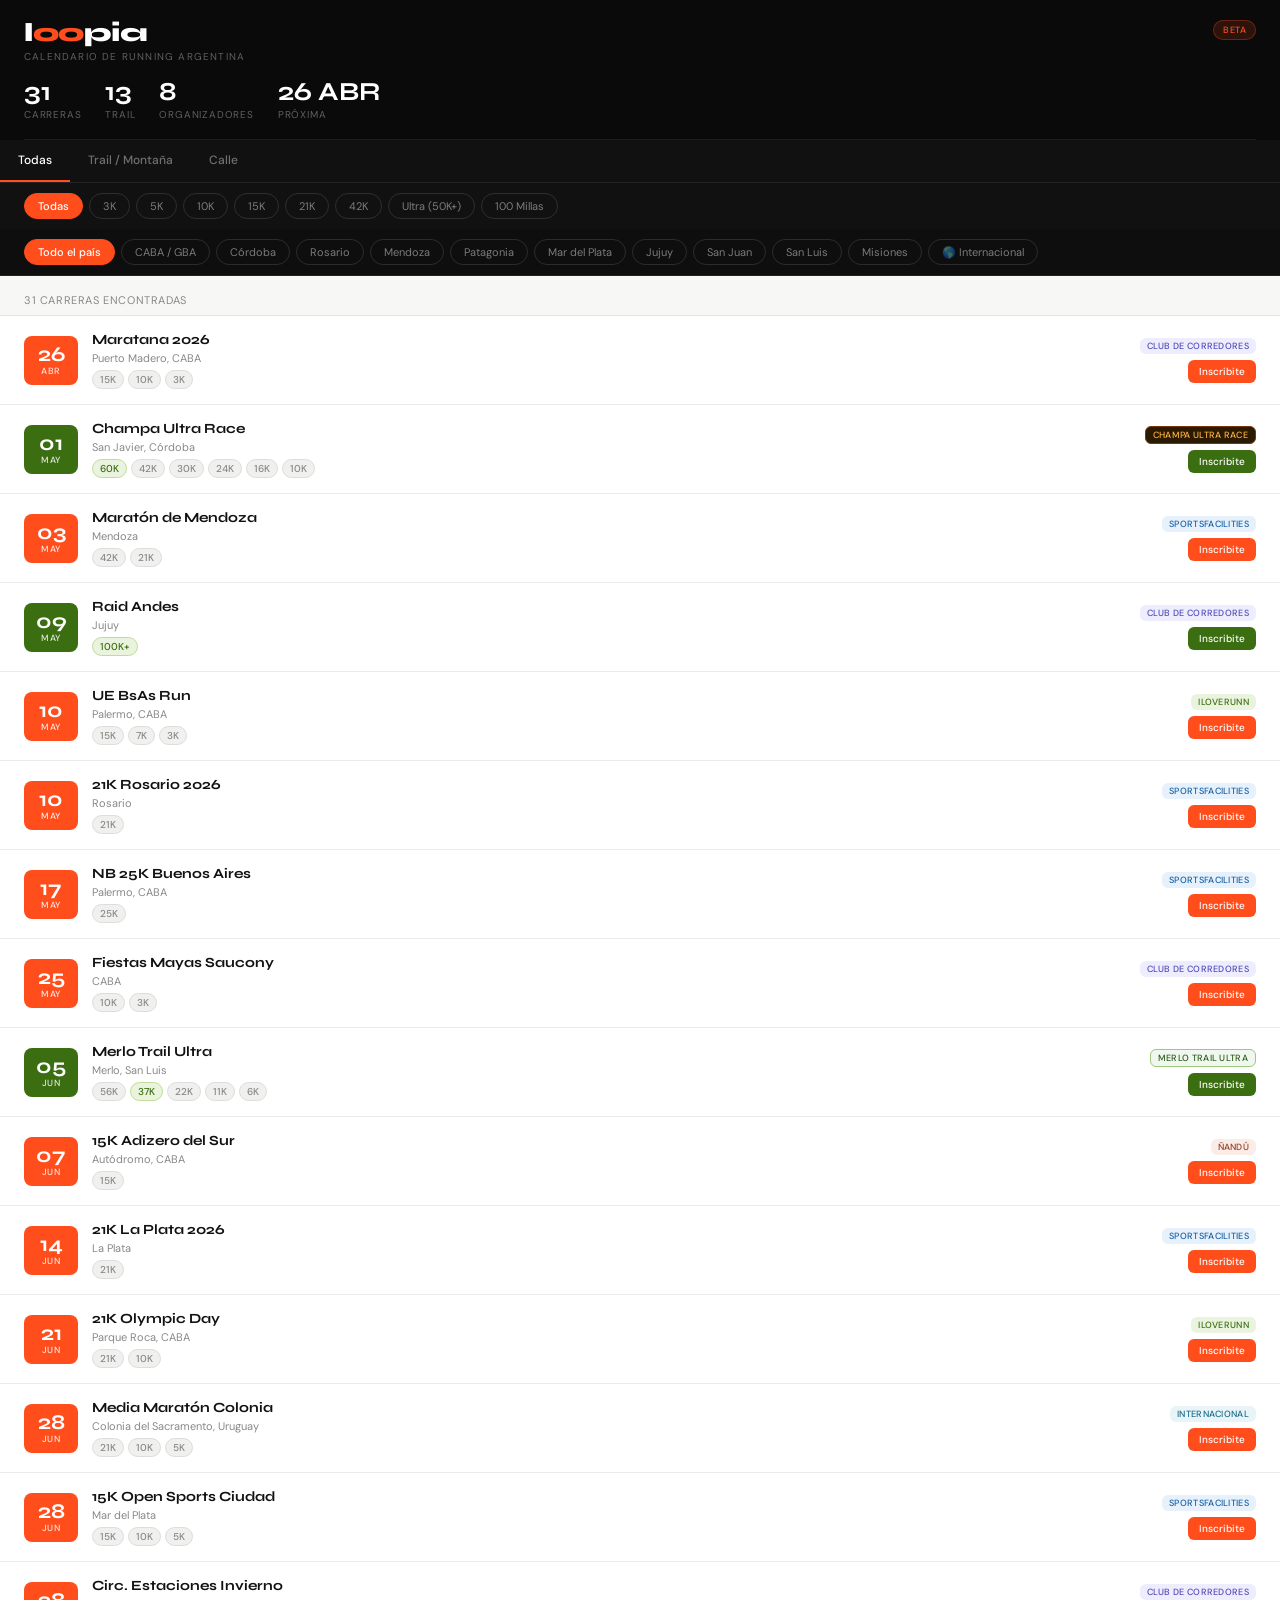
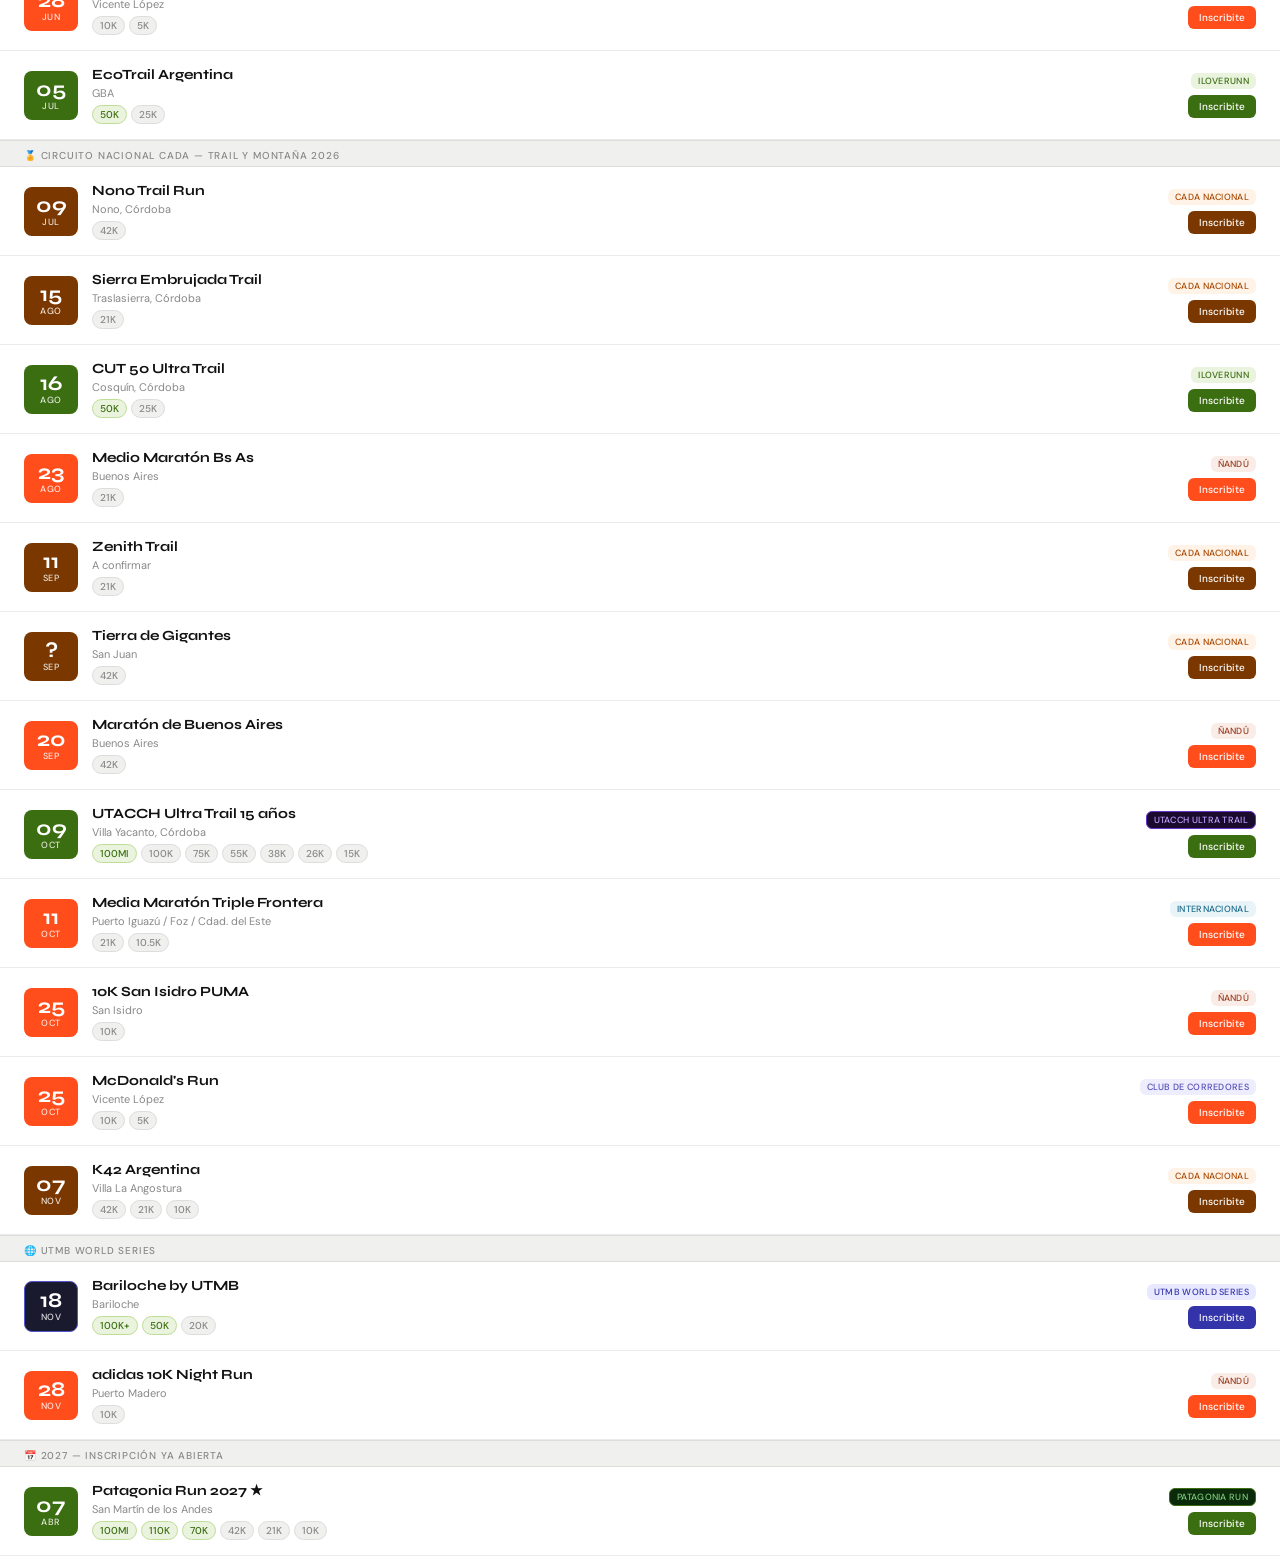
==== index.html @ ce7d38d3 "ajustes en nombre y css" ====
<!DOCTYPE html>
<html lang="es">
<head>
  <meta charset="UTF-8" />
  <meta name="viewport" content="width=device-width, initial-scale=1.0" />
  <title>LOOPIA — Calendario de Running Argentina</title>
  <link rel="preconnect" href="https://fonts.googleapis.com" />
  <link rel="preconnect" href="https://fonts.gstatic.com" crossorigin />
  <link href="https://fonts.googleapis.com/css2?family=Syne:wght@400;500;700;800&family=DM+Sans:ital,opsz,wght@0,9..40,300;0,9..40,400;0,9..40,500;1,9..40,300&display=swap" rel="stylesheet" />
  <link rel="stylesheet" href="styles.css" />
</head>
<body>

  <!-- HEADER -->
  <header class="header">
    <div class="header-inner">
      <div class="logo-block">
        <div class="logo">l<span class="logo-ooo">oo</span>pia</div>
        <div class="tagline">calendario de running argentina</div>
      </div>
      <span class="badge-beta">BETA</span>
    </div>

    <div class="header-stats">
      <div class="stat">
        <div class="stat-num" id="stat-total">—</div>
        <div class="stat-label">carreras</div>
      </div>
      <div class="stat">
        <div class="stat-num" id="stat-trail">—</div>
        <div class="stat-label">trail</div>
      </div>
      <div class="stat">
        <div class="stat-num">8</div>
        <div class="stat-label">organizadores</div>
      </div>
      <div class="stat">
        <div class="stat-num" id="stat-proxima">—</div>
        <div class="stat-label">próxima</div>
      </div>
    </div>
  </header>

  <!-- TABS CALLE / TRAIL -->
  <nav class="tabs-bar" id="tabs-tipo">
    <button class="tab-btn active" data-tipo="todas">Todas</button>
    <button class="tab-btn trail-tab" data-tipo="trail">Trail / Montaña</button>
    <button class="tab-btn" data-tipo="calle">Calle</button>
  </nav>

  <!-- FILTRO DISTANCIAS -->
  <div class="filters-bar" id="filter-dist">
    <button class="chip active" data-d="todas">Todas</button>
    <button class="chip" data-d="3K">3K</button>
    <button class="chip" data-d="5K">5K</button>
    <button class="chip" data-d="10K">10K</button>
    <button class="chip" data-d="15K">15K</button>
    <button class="chip" data-d="21K">21K</button>
    <button class="chip" data-d="42K">42K</button>
    <button class="chip trail-chip" data-d="ultra">Ultra (50K+)</button>
    <button class="chip trail-chip" data-d="100M">100 Millas</button>
  </div>

  <!-- FILTRO PROVINCIAS -->
  <div class="filters-bar prov-bar" id="filter-prov">
    <button class="chip active" data-p="todas">Todo el país</button>
    <button class="chip" data-p="CABA/GBA">CABA / GBA</button>
    <button class="chip" data-p="Córdoba">Córdoba</button>
    <button class="chip" data-p="Rosario">Rosario</button>
    <button class="chip" data-p="Mendoza">Mendoza</button>
    <button class="chip" data-p="Patagonia">Patagonia</button>
    <button class="chip" data-p="Mar del Plata">Mar del Plata</button>
    <button class="chip" data-p="Jujuy">Jujuy</button>
    <button class="chip" data-p="San Juan">San Juan</button>
    <button class="chip" data-p="San Luis">San Luis</button>
    <button class="chip" data-p="Misiones">Misiones</button>
    <button class="chip" data-p="Internacional">🌎 Internacional</button>
  </div>

  <!-- RESULTADOS -->
  <div class="results-header">
    <span class="results-count" id="results-count">cargando...</span>
  </div>

  <!-- LISTADO DE CARRERAS -->
  <main class="cards-grid" id="cards-container"></main>

  <script src="data.js"></script>
  <script src="app.js"></script>
</body>
</html>
---- styles.css ----
/* ============================================================
   LOOOPIA — styles.css
   ============================================================ */

/* ---------- Reset & Base ---------- */
*, *::before, *::after {
  box-sizing: border-box;
  margin: 0;
  padding: 0;
}

:root {
  --color-bg:           #0A0A0A;
  --color-bg-2:         #111111;
  --color-bg-3:         #0e0e0e;
  --color-bg-card:      #ffffff;
  --color-bg-card-alt:  #f7f7f5;
  --color-border:       rgba(0,0,0,0.08);
  --color-border-dark:  rgba(255,255,255,0.08);

  --color-text-primary:   #111111;
  --color-text-secondary: #888888;
  --color-text-light:     rgba(255,255,255,0.35);

  --color-accent:       #FF4D1C;
  --color-trail:        #3B6D11;
  --color-utmb:         #3333aa;
  --color-cada:         #7a3800;

  --font-display: 'Syne', sans-serif;
  --font-body:    'DM Sans', sans-serif;

  --radius-card: 0px;
  --radius-pill: 20px;
  --radius-btn:  6px;
}

html, body {
  font-family: var(--font-body);
  background: var(--color-bg-card-alt);
  color: var(--color-text-primary);
  min-height: 100vh;
}

/* ============================================================
   HEADER
   ============================================================ */
.header {
  background: var(--color-bg);
  padding: 20px 24px 0;
}

.header-inner {
  display: flex;
  align-items: flex-start;
  justify-content: space-between;
  margin-bottom: 16px;
}

/* Logo */
.logo {
  font-family: var(--font-display);
  font-weight: 800;
  font-size: 26px;
  color: #fff;
  letter-spacing: -0.5px;
  line-height: 1;
}

.logo-ooo {
  color: var(--color-accent);
}

.tagline {
  font-size: 10px;
  color: var(--color-text-light);
  text-transform: uppercase;
  letter-spacing: 1.2px;
  margin-top: 4px;
}

/* Beta badge */
.badge-beta {
  font-size: 9px;
  font-weight: 500;
  letter-spacing: 0.5px;
  background: rgba(255, 77, 28, 0.15);
  color: var(--color-accent);
  border: 1px solid rgba(255, 77, 28, 0.3);
  padding: 3px 9px;
  border-radius: var(--radius-pill);
}

/* Stats row */
.header-stats {
  display: flex;
  gap: 24px;
  padding-bottom: 18px;
  border-bottom: 1px solid var(--color-border-dark);
}

.stat-num {
  font-family: var(--font-display);
  font-size: 26px;
  font-weight: 700;
  color: #fff;
  line-height: 1;
}

.stat-label {
  font-size: 10px;
  color: var(--color-text-light);
  text-transform: uppercase;
  letter-spacing: 0.8px;
  margin-top: 3px;
}

/* ============================================================
   TABS (Todas / Trail / Calle)
   ============================================================ */
.tabs-bar {
  display: flex;
  background: var(--color-bg-2);
  border-bottom: 1px solid var(--color-border-dark);
}

.tab-btn {
  font-family: var(--font-body);
  font-size: 12px;
  font-weight: 500;
  padding: 12px 18px;
  background: transparent;
  border: none;
  color: rgba(255, 255, 255, 0.4);
  cursor: pointer;
  border-bottom: 2px solid transparent;
  transition: color 0.15s, border-color 0.15s;
  white-space: nowrap;
}

.tab-btn:hover {
  color: rgba(255, 255, 255, 0.7);
}

.tab-btn.active {
  color: #fff;
  border-bottom-color: var(--color-accent);
}

.tab-btn.trail-tab.active {
  border-bottom-color: var(--color-trail);
}

/* ============================================================
   FILTER CHIPS
   ============================================================ */
.filters-bar {
  display: flex;
  gap: 6px;
  padding: 10px 24px;
  background: var(--color-bg-2);
  flex-wrap: nowrap;
  overflow-x: auto;
  -webkit-overflow-scrolling: touch;
  scrollbar-width: none;
}

.filters-bar::-webkit-scrollbar {
  display: none;
}

.prov-bar {
  background: var(--color-bg-3);
  border-bottom: 1px solid var(--color-border-dark);
}

.chip {
  font-family: var(--font-body);
  font-size: 11px;
  font-weight: 400;
  padding: 5px 13px;
  border-radius: var(--radius-pill);
  border: 1px solid rgba(255, 255, 255, 0.12);
  background: transparent;
  color: rgba(255, 255, 255, 0.45);
  cursor: pointer;
  white-space: nowrap;
  transition: all 0.15s;
}

.chip:hover {
  border-color: rgba(255, 255, 255, 0.3);
  color: rgba(255, 255, 255, 0.8);
}

.chip.active {
  background: var(--color-accent);
  border-color: var(--color-accent);
  color: #fff;
  font-weight: 500;
}

.chip.trail-chip.active {
  background: var(--color-trail);
  border-color: var(--color-trail);
}

/* ============================================================
   RESULTS HEADER
   ============================================================ */
.results-header {
  padding: 12px 24px 6px;
  background: var(--color-bg-card-alt);
  border-bottom: 0.5px solid var(--color-border);
}

.results-count {
  font-size: 11px;
  color: var(--color-text-secondary);
  text-transform: uppercase;
  letter-spacing: 0.6px;
}

/* ============================================================
   RACE CARDS
   ============================================================ */
.cards-grid {
  display: flex;
  flex-direction: column;
  background: var(--color-bg-card-alt);
}

.race-card {
  background: var(--color-bg-card);
  border-bottom: 0.5px solid var(--color-border);
  padding: 15px 24px;
  display: grid;
  grid-template-columns: 54px 1fr auto;
  gap: 14px;
  align-items: center;
  cursor: pointer;
  transition: background 0.1s;
  text-decoration: none;
  color: inherit;
}

.race-card:hover {
  background: var(--color-bg-card-alt);
}

/* Date block */
.date-block {
  text-align: center;
  border-radius: 8px;
  padding: 8px 4px;
  min-width: 50px;
  flex-shrink: 0;
}

.date-block.calle  { background: var(--color-accent); }
.date-block.trail  { background: var(--color-trail); }
.date-block.utmb   { background: #1a1a2e; border: 1px solid #5555cc; }
.date-block.cada   { background: var(--color-cada); }
.date-block.past   { background: #e8e8e8 !important; border: none !important; }

.date-day {
  font-family: var(--font-display);
  font-size: 21px;
  font-weight: 700;
  color: #fff;
  line-height: 1;
}

.date-month {
  font-size: 9px;
  font-weight: 500;
  color: rgba(255, 255, 255, 0.85);
  text-transform: uppercase;
  letter-spacing: 0.5px;
}

.date-block.past .date-day,
.date-block.past .date-month {
  color: #aaa;
}

/* Card body */
.card-body {
  min-width: 0;
}

.card-name {
  font-family: var(--font-display);
  font-size: 14px;
  font-weight: 700;
  color: var(--color-text-primary);
  white-space: nowrap;
  overflow: hidden;
  text-overflow: ellipsis;
  margin-bottom: 3px;
}

.card-meta {
  font-size: 11px;
  color: var(--color-text-secondary);
  margin-bottom: 5px;
  white-space: nowrap;
  overflow: hidden;
  text-overflow: ellipsis;
}

/* Distance pills */
.distances {
  display: flex;
  gap: 4px;
  flex-wrap: wrap;
}

.dist-pill {
  font-size: 10px;
  font-weight: 500;
  padding: 2px 7px;
  border-radius: 10px;
  background: #f0f0ee;
  color: var(--color-text-secondary);
  border: 0.5px solid #ddd;
}

.dist-pill.ultra {
  background: #EAF3DE;
  color: var(--color-trail);
  border-color: #C0DD97;
}

/* Card right column */
.card-right {
  display: flex;
  flex-direction: column;
  align-items: flex-end;
  gap: 6px;
  flex-shrink: 0;
}

/* Org badges */
.org-badge {
  font-size: 9px;
  font-weight: 500;
  padding: 2px 7px;
  border-radius: 6px;
  white-space: nowrap;
  text-transform: uppercase;
  letter-spacing: 0.3px;
}

.org-sf     { background: #E6F1FB; color: #185FA5; }
.org-cdc    { background: #EEEDFE; color: #534AB7; }
.org-nandu  { background: #FAECE7; color: #993C1D; }
.org-ilvr   { background: #EAF3DE; color: #3B6D11; }
.org-utmb   { background: #e8e8ff; color: #3333aa; }
.org-pr     { background: #0a2a0a; color: #7ec87e; border: 0.5px solid #3B6D11; }
.org-champa { background: #2a1a00; color: #ffb347; border: 0.5px solid #7a3800; }
.org-cada   { background: #fff3e8; color: #a84800; }
.org-mtu    { background: #f0f7ee; color: #2d5a1b; border: 0.5px solid #9dc87e; }
.org-utacch { background: #1a0a2e; color: #c4a0ff; border: 0.5px solid #6633cc; }
.org-intl   { background: #e8f4f8; color: #1a6a8a; }

/* Inscribite button */
.btn-inscribite {
  font-family: var(--font-body);
  font-size: 10px;
  font-weight: 500;
  padding: 5px 11px;
  border-radius: var(--radius-btn);
  border: none;
  cursor: pointer;
  text-decoration: none;
  white-space: nowrap;
  display: inline-block;
  text-align: center;
  transition: opacity 0.15s;
}

.btn-inscribite:hover { opacity: 0.85; }

.btn-calle   { background: var(--color-accent); color: #fff; }
.btn-trail   { background: var(--color-trail);  color: #fff; }
.btn-utmb    { background: var(--color-utmb);   color: #fff; }
.btn-cada    { background: var(--color-cada);   color: #fff; }
.btn-past    { background: #eee; color: #aaa; border: 0.5px solid #ddd; cursor: default; }

/* ============================================================
   SECTION DIVIDERS
   ============================================================ */
.section-divider {
  padding: 8px 24px 4px;
  font-size: 10px;
  font-weight: 500;
  color: var(--color-text-secondary);
  text-transform: uppercase;
  letter-spacing: 0.8px;
  background: #f0f0ee;
  border-bottom: 0.5px solid var(--color-border);
  border-top: 0.5px solid var(--color-border);
}

/* ============================================================
   EMPTY STATE
   ============================================================ */
.empty-state {
  text-align: center;
  padding: 56px 24px;
  color: var(--color-text-secondary);
  font-size: 14px;
}

/* ============================================================
   RESPONSIVE
   ============================================================ */
@media (max-width: 480px) {
  .header { padding: 16px 16px 0; }
  .filters-bar { padding: 10px 16px; }
  .race-card { padding: 13px 16px; grid-template-columns: 46px 1fr auto; gap: 10px; }
  .logo { font-size: 22px; }
  .header-stats { gap: 16px; }
  .stat-num { font-size: 22px; }
  .results-header { padding: 10px 16px 5px; }
  .section-divider { padding: 7px 16px 3px; }
}
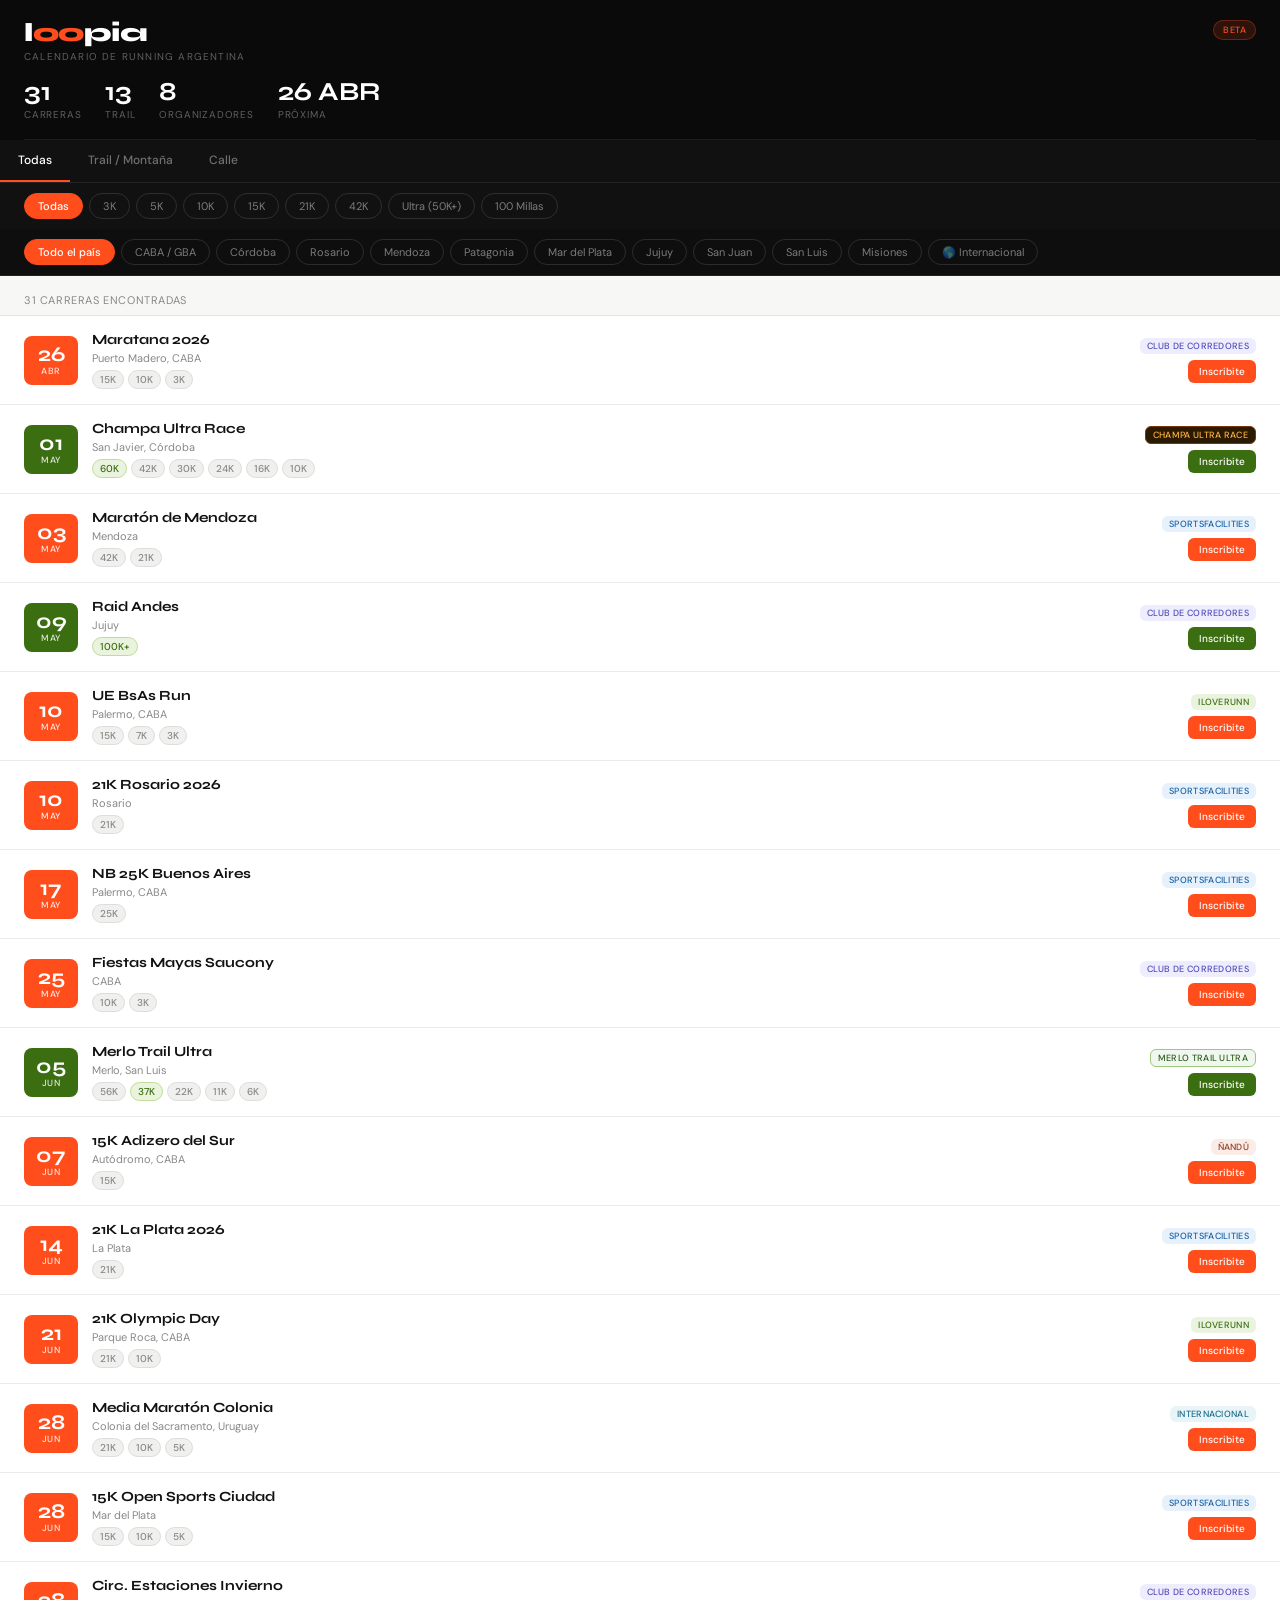
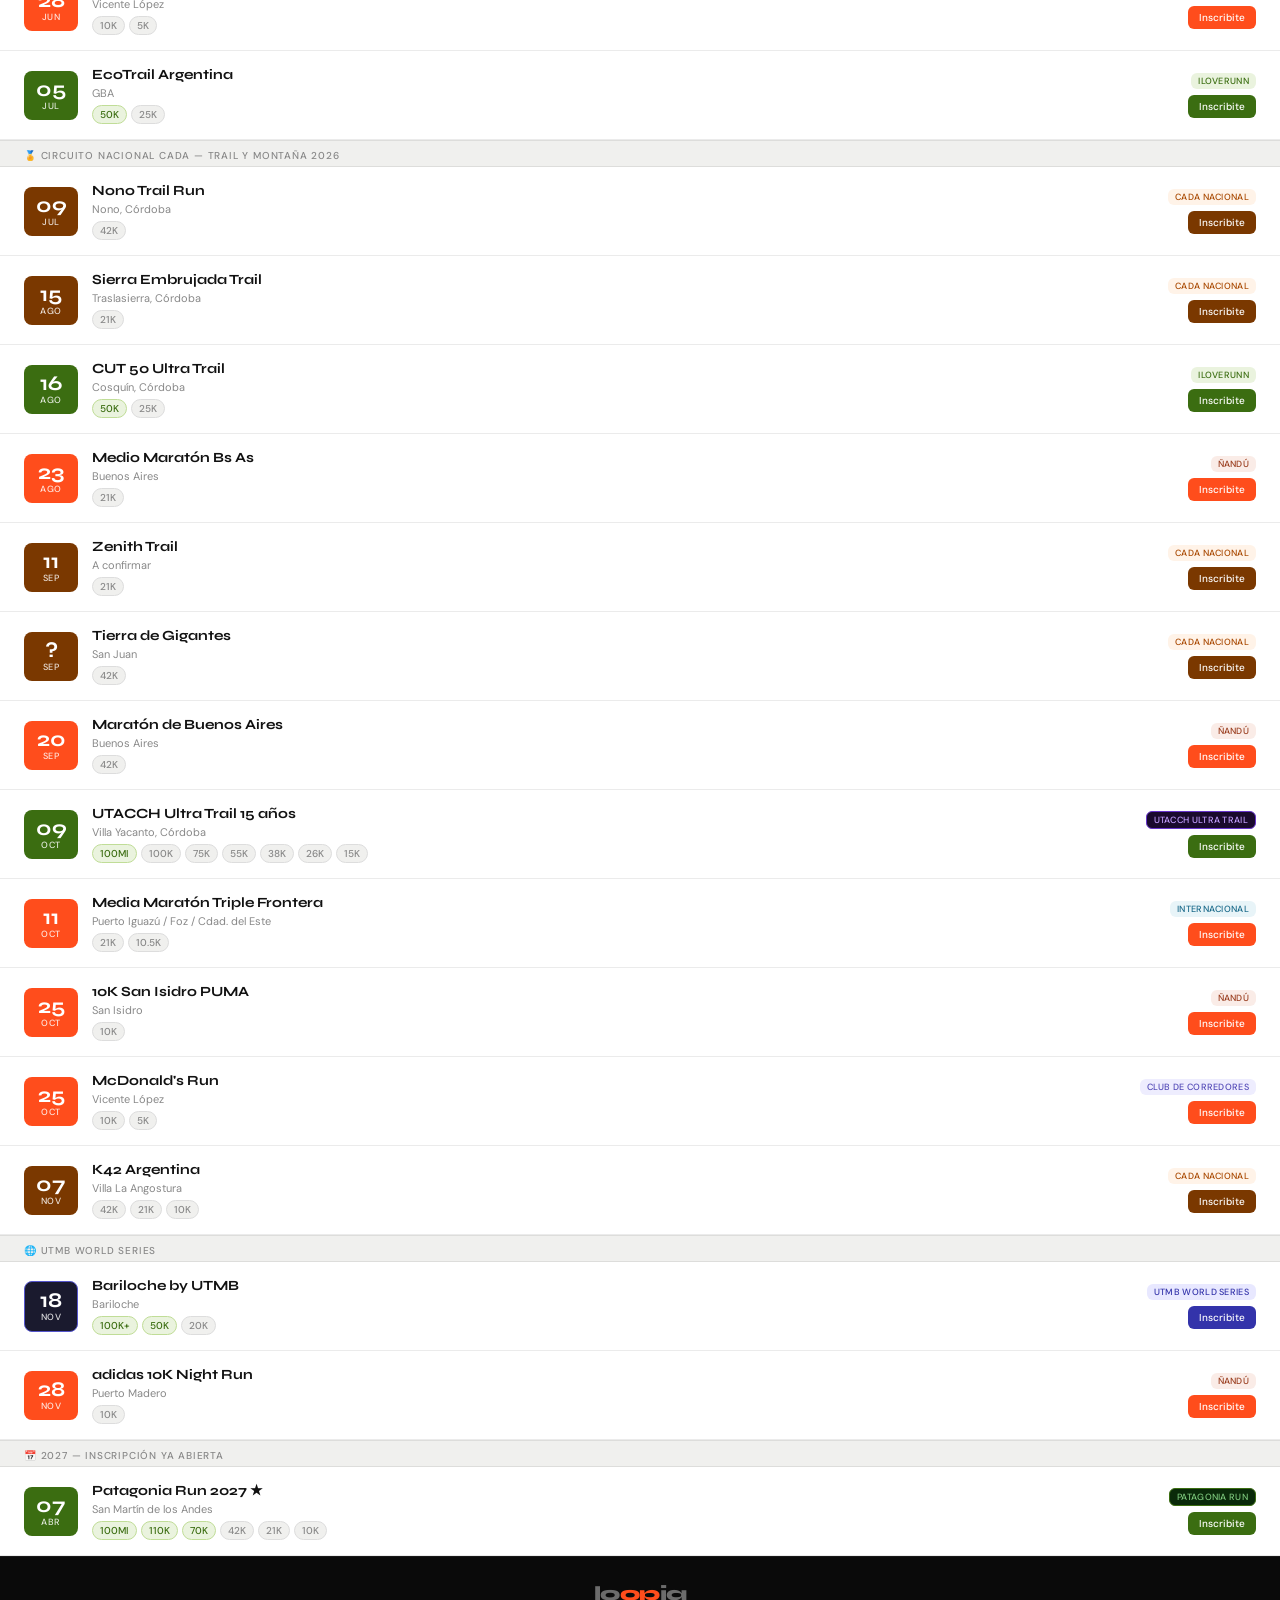
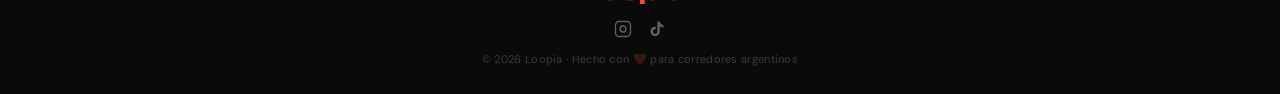
==== commit 24907da2: "agregado de footer" ====
--- a/index.html
+++ b/index.html
@@ -87,5 +87,26 @@
 
   <script src="data.js"></script>
   <script src="app.js"></script>
+
+  <!-- FOOTER -->
+  <footer class="footer">
+    <div class="footer-logo">lo<span>op</span>ia</div>
+    <div class="footer-social">
+      <a href="https://www.instagram.com/" target="_blank" rel="noopener" aria-label="Instagram">
+        <svg width="18" height="18" viewBox="0 0 24 24" fill="none" stroke="currentColor" stroke-width="1.8" stroke-linecap="round" stroke-linejoin="round">
+          <rect x="2" y="2" width="20" height="20" rx="5" ry="5"/>
+          <circle cx="12" cy="12" r="4"/>
+          <circle cx="17.5" cy="6.5" r="0.5" fill="currentColor" stroke="none"/>
+        </svg>
+      </a>
+      <a href="https://www.tiktok.com/" target="_blank" rel="noopener" aria-label="TikTok">
+        <svg width="18" height="18" viewBox="0 0 24 24" fill="currentColor">
+          <path d="M19.59 6.69a4.83 4.83 0 01-3.77-4.25V2h-3.45v13.67a2.89 2.89 0 01-2.88 2.5 2.89 2.89 0 01-2.89-2.89 2.89 2.89 0 012.89-2.89c.28 0 .54.04.79.1V9.01a6.33 6.33 0 00-.79-.05 6.34 6.34 0 00-6.34 6.34 6.34 6.34 0 006.34 6.34 6.34 6.34 0 006.33-6.34V8.69a8.18 8.18 0 004.78 1.52V6.75a4.85 4.85 0 01-1.01-.06z"/>
+        </svg>
+      </a>
+    </div>
+    <div class="footer-copy">© 2026 Loopia · Hecho con ❤️ para corredores argentinos</div>
+  </footer>
 </body>
 </html>
+
--- a/styles.css
+++ b/styles.css
@@ -414,6 +414,54 @@
 }
 
 /* ============================================================
+   FOOTER
+   ============================================================ */
+.footer {
+  background: var(--color-bg);
+  padding: 24px 24px 28px;
+  display: flex;
+  flex-direction: column;
+  align-items: center;
+  gap: 14px;
+  border-top: 1px solid rgba(255,255,255,0.06);
+}
+
+.footer-logo {
+  font-family: var(--font-display);
+  font-weight: 800;
+  font-size: 20px;
+  color: rgba(255,255,255,0.4);
+  letter-spacing: -0.5px;
+}
+
+.footer-logo span {
+  color: var(--color-accent);
+}
+
+.footer-social {
+  display: flex;
+  gap: 16px;
+}
+
+.footer-social a {
+  color: rgba(255,255,255,0.35);
+  transition: color 0.15s;
+  display: flex;
+  align-items: center;
+}
+
+.footer-social a:hover {
+  color: var(--color-accent);
+}
+
+.footer-copy {
+  font-size: 11px;
+  color: rgba(255,255,255,0.2);
+  text-align: center;
+  letter-spacing: 0.3px;
+}
+
+/* ============================================================
    RESPONSIVE
    ============================================================ */
 @media (max-width: 480px) {
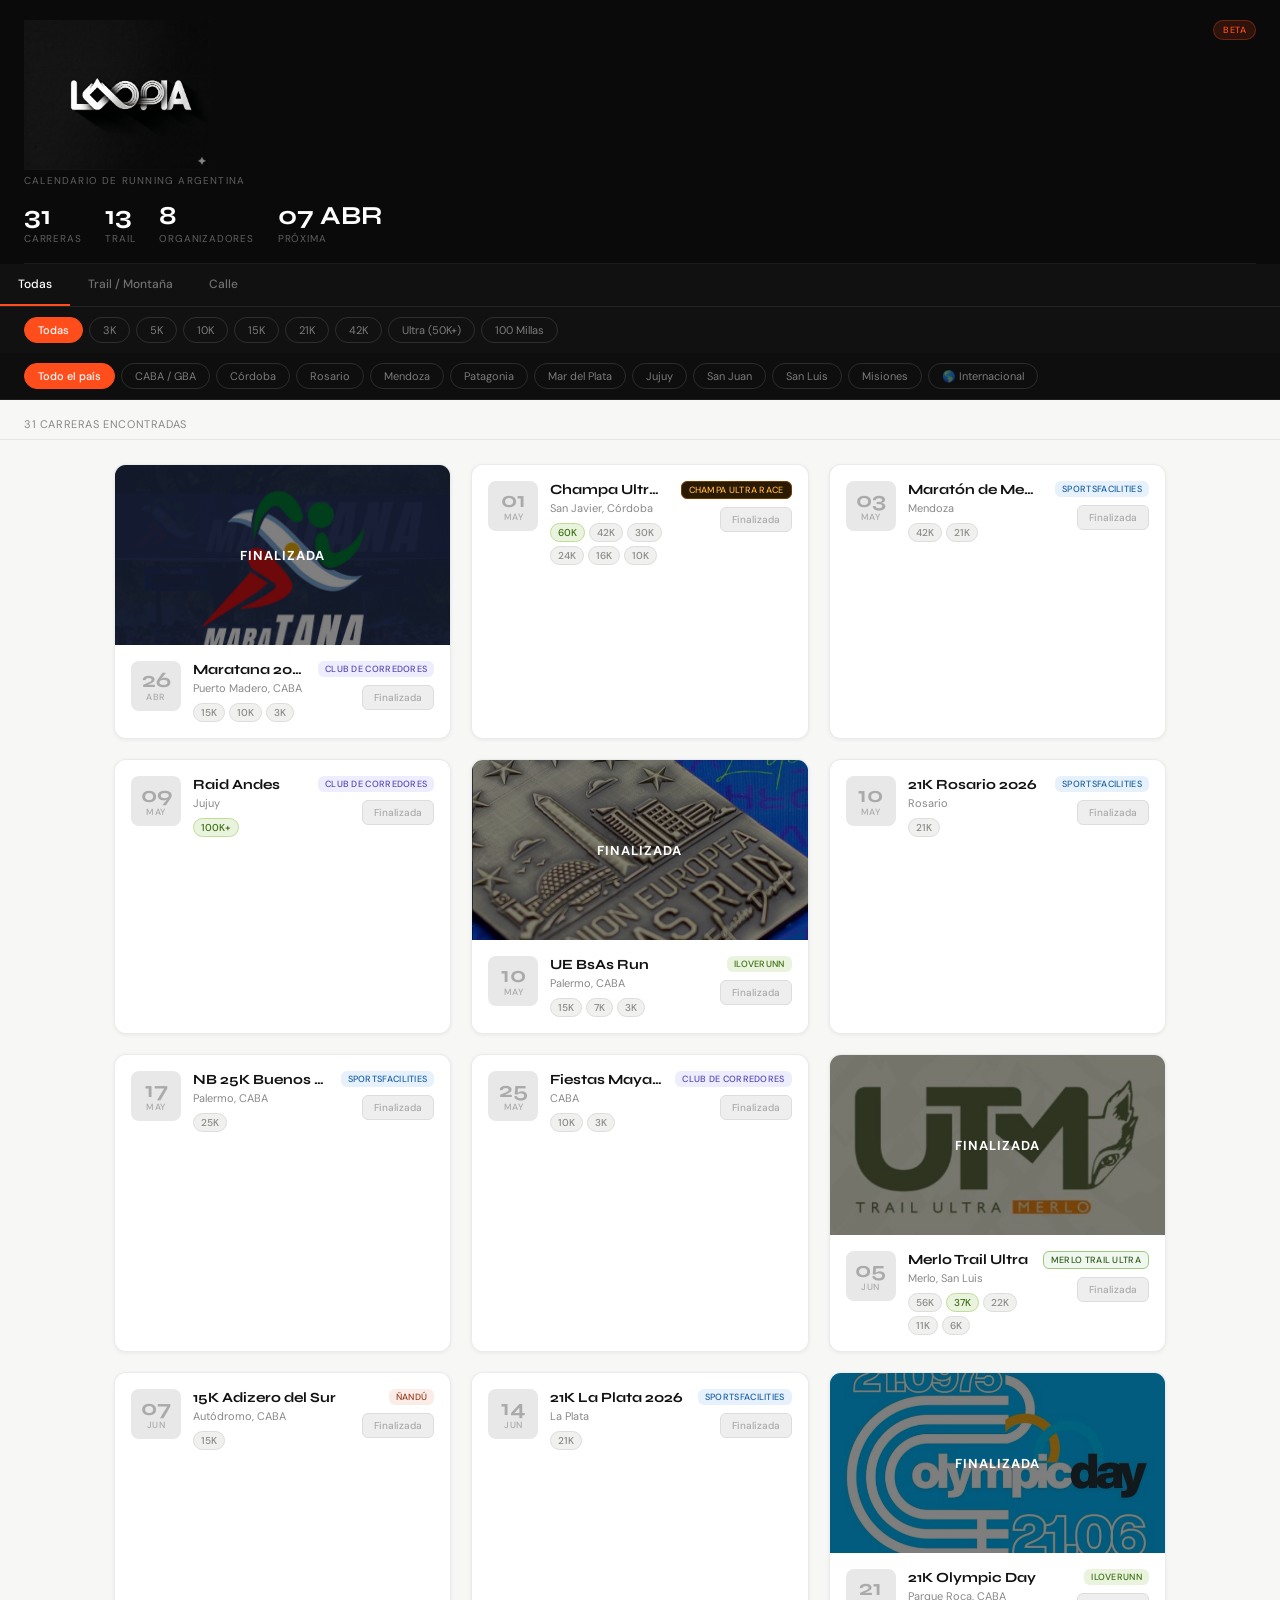
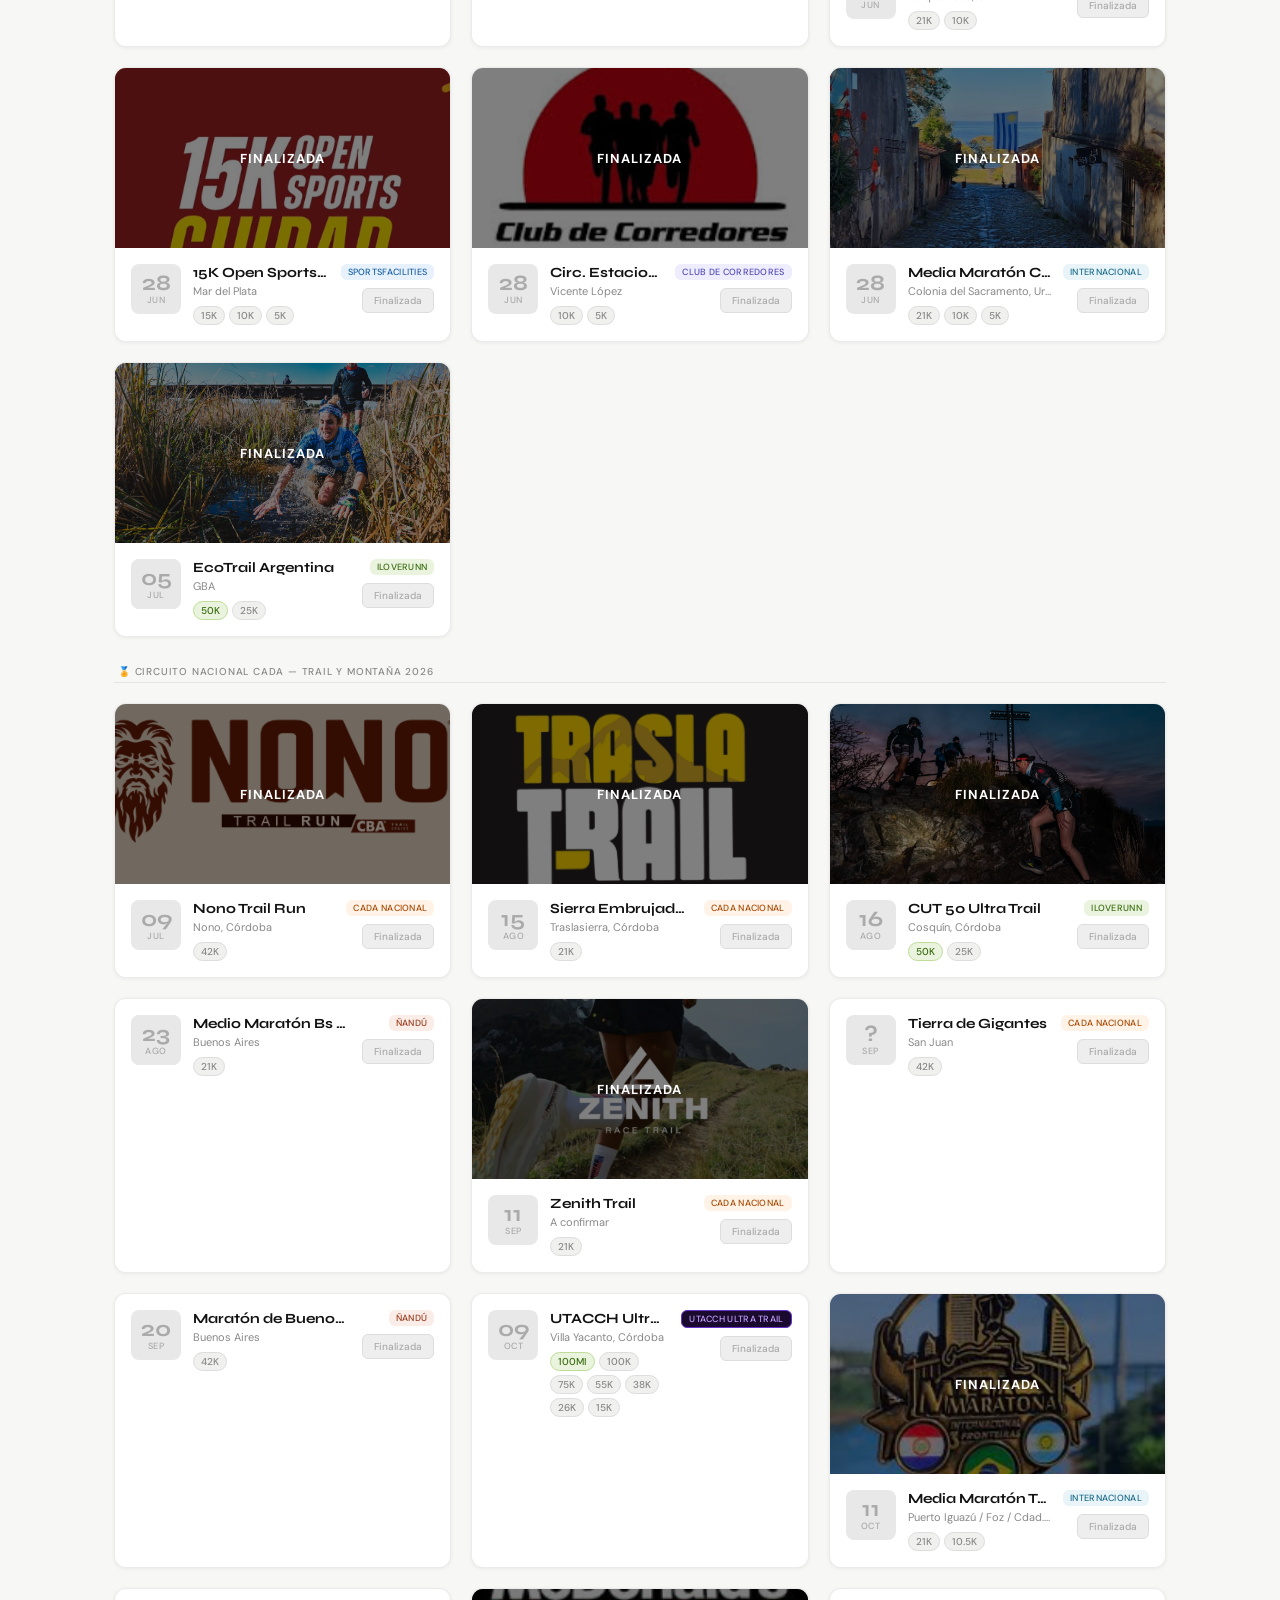
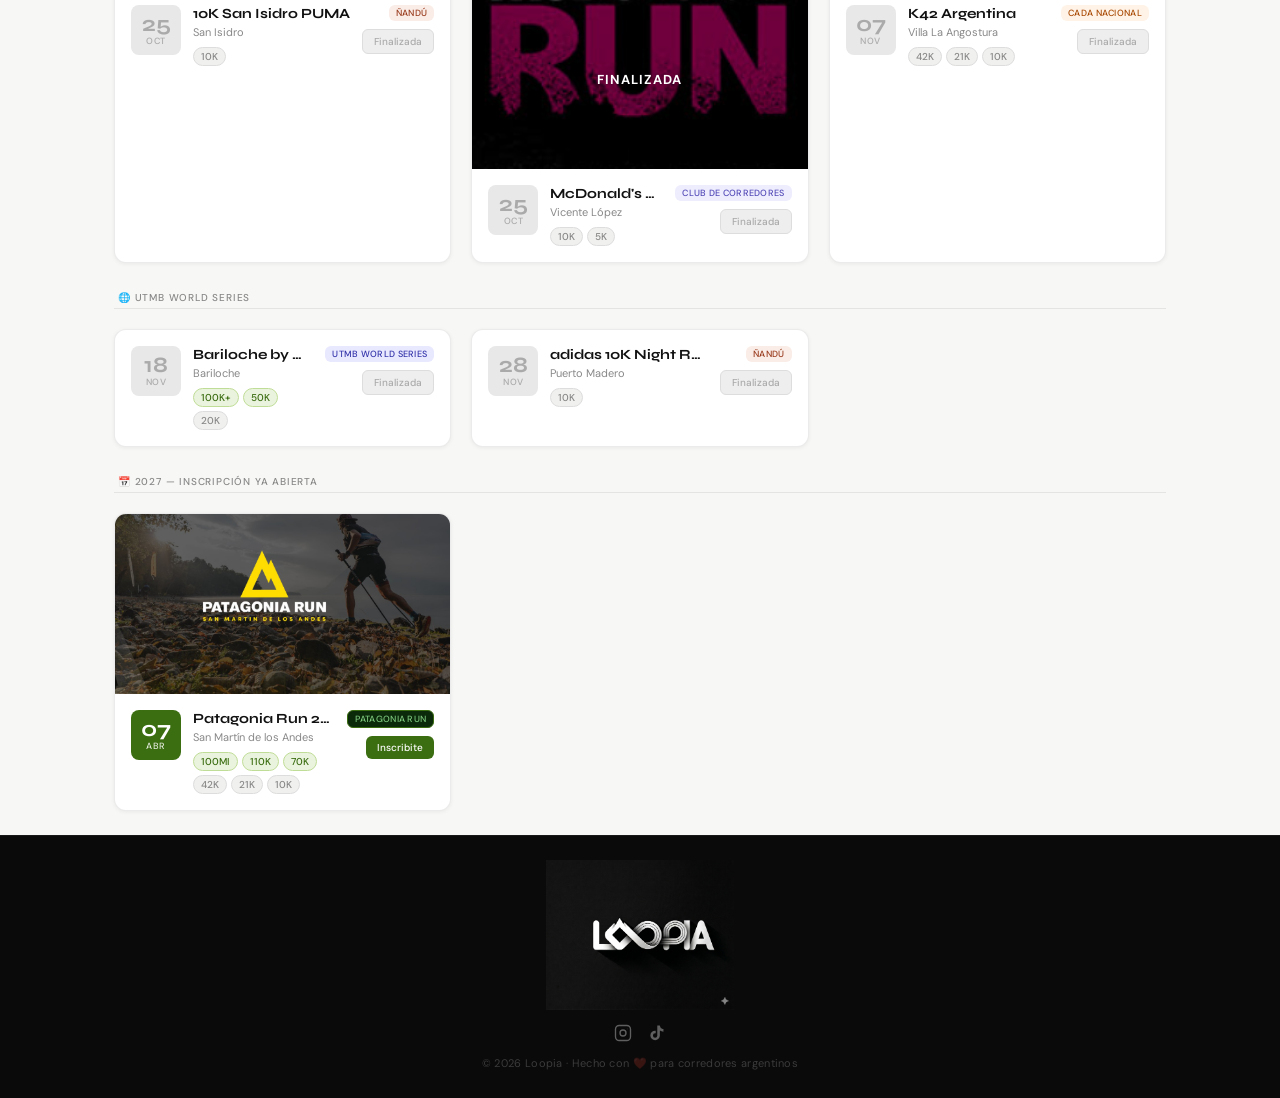
==== commit 7afcd3d7: "nuevas cards, logo e info" ====
--- a/index.html
+++ b/index.html
@@ -1,21 +1,26 @@
 <!DOCTYPE html>
 <html lang="es">
+
 <head>
   <meta charset="UTF-8" />
   <meta name="viewport" content="width=device-width, initial-scale=1.0" />
   <title>LOOPIA — Calendario de Running Argentina</title>
   <link rel="preconnect" href="https://fonts.googleapis.com" />
   <link rel="preconnect" href="https://fonts.gstatic.com" crossorigin />
-  <link href="https://fonts.googleapis.com/css2?family=Syne:wght@400;500;700;800&family=DM+Sans:ital,opsz,wght@0,9..40,300;0,9..40,400;0,9..40,500;1,9..40,300&display=swap" rel="stylesheet" />
+  <link
+    href="https://fonts.googleapis.com/css2?family=Syne:wght@400;500;700;800&family=DM+Sans:ital,opsz,wght@0,9..40,300;0,9..40,400;0,9..40,500;1,9..40,300&display=swap"
+    rel="stylesheet" />
   <link rel="stylesheet" href="styles.css" />
 </head>
+
+
 <body>
 
   <!-- HEADER -->
   <header class="header">
     <div class="header-inner">
       <div class="logo-block">
-        <div class="logo">l<span class="logo-ooo">oo</span>pia</div>
+        <img src="img/logoloopia.png" alt="Loopia" class="logo-img" height="48">
         <div class="tagline">calendario de running argentina</div>
       </div>
       <span class="badge-beta">BETA</span>
@@ -90,23 +95,25 @@
 
   <!-- FOOTER -->
   <footer class="footer">
-    <div class="footer-logo">lo<span>op</span>ia</div>
+    <img src="img/logoloopia.png" alt="Loopia" class="logo-img" height="48">
     <div class="footer-social">
       <a href="https://www.instagram.com/" target="_blank" rel="noopener" aria-label="Instagram">
-        <svg width="18" height="18" viewBox="0 0 24 24" fill="none" stroke="currentColor" stroke-width="1.8" stroke-linecap="round" stroke-linejoin="round">
-          <rect x="2" y="2" width="20" height="20" rx="5" ry="5"/>
-          <circle cx="12" cy="12" r="4"/>
-          <circle cx="17.5" cy="6.5" r="0.5" fill="currentColor" stroke="none"/>
+        <svg width="18" height="18" viewBox="0 0 24 24" fill="none" stroke="currentColor" stroke-width="1.8"
+          stroke-linecap="round" stroke-linejoin="round">
+          <rect x="2" y="2" width="20" height="20" rx="5" ry="5" />
+          <circle cx="12" cy="12" r="4" />
+          <circle cx="17.5" cy="6.5" r="0.5" fill="currentColor" stroke="none" />
         </svg>
       </a>
       <a href="https://www.tiktok.com/" target="_blank" rel="noopener" aria-label="TikTok">
         <svg width="18" height="18" viewBox="0 0 24 24" fill="currentColor">
-          <path d="M19.59 6.69a4.83 4.83 0 01-3.77-4.25V2h-3.45v13.67a2.89 2.89 0 01-2.88 2.5 2.89 2.89 0 01-2.89-2.89 2.89 2.89 0 012.89-2.89c.28 0 .54.04.79.1V9.01a6.33 6.33 0 00-.79-.05 6.34 6.34 0 00-6.34 6.34 6.34 6.34 0 006.34 6.34 6.34 6.34 0 006.33-6.34V8.69a8.18 8.18 0 004.78 1.52V6.75a4.85 4.85 0 01-1.01-.06z"/>
+          <path
+            d="M19.59 6.69a4.83 4.83 0 01-3.77-4.25V2h-3.45v13.67a2.89 2.89 0 01-2.88 2.5 2.89 2.89 0 01-2.89-2.89 2.89 2.89 0 012.89-2.89c.28 0 .54.04.79.1V9.01a6.33 6.33 0 00-.79-.05 6.34 6.34 0 00-6.34 6.34 6.34 6.34 0 006.34 6.34 6.34 6.34 0 006.33-6.34V8.69a8.18 8.18 0 004.78 1.52V6.75a4.85 4.85 0 01-1.01-.06z" />
         </svg>
       </a>
     </div>
     <div class="footer-copy">© 2026 Loopia · Hecho con ❤️ para corredores argentinos</div>
   </footer>
 </body>
-</html>
 
+</html>
--- a/styles.css
+++ b/styles.css
@@ -30,7 +30,7 @@
   --font-display: 'Syne', sans-serif;
   --font-body:    'DM Sans', sans-serif;
 
-  --radius-card: 0px;
+  --radius-card: 12px;
   --radius-pill: 20px;
   --radius-btn:  6px;
 }
@@ -69,6 +69,13 @@
 
 .logo-ooo {
   color: var(--color-accent);
+}
+
+.logo-img {
+  height: 150px;
+  width: auto;
+  display: block;
+  background: #0A0A0A;
 }
 
 .tagline {
@@ -222,37 +229,86 @@
 }
 
 /* ============================================================
-   RACE CARDS
+   RACE CARDS — grid centrado
    ============================================================ */
 .cards-grid {
-  display: flex;
-  flex-direction: column;
+  display: grid;
+  grid-template-columns: repeat(auto-fill, minmax(300px, 1fr));
+  gap: 20px;
+  padding: 24px;
+  max-width: 1100px;
+  margin: 0 auto;
   background: var(--color-bg-card-alt);
 }
 
 .race-card {
   background: var(--color-bg-card);
-  border-bottom: 0.5px solid var(--color-border);
-  padding: 15px 24px;
-  display: grid;
-  grid-template-columns: 54px 1fr auto;
-  gap: 14px;
-  align-items: center;
+  border-radius: var(--radius-card);
+  border: 0.5px solid var(--color-border);
+  display: flex;
+  flex-direction: column;
+  overflow: hidden;
   cursor: pointer;
-  transition: background 0.1s;
+  transition: transform 0.15s, box-shadow 0.15s;
   text-decoration: none;
   color: inherit;
+  box-shadow: 0 1px 4px rgba(0,0,0,0.06);
 }
 
 .race-card:hover {
-  background: var(--color-bg-card-alt);
+  transform: translateY(-3px);
+  box-shadow: 0 8px 24px rgba(0,0,0,0.10);
+}
+
+/* ── Imagen ── */
+.card-img-wrap {
+  position: relative;
+  width: 100%;
+  height: 180px;
+  overflow: hidden;
+  flex-shrink: 0;
+}
+
+.card-img {
+  width: 100%;
+  height: 100%;
+  object-fit: cover;
+  display: block;
+  transition: transform 0.3s ease;
+}
+
+.race-card:hover .card-img {
+  transform: scale(1.04);
+}
+
+.card-img-overlay {
+  position: absolute;
+  inset: 0;
+  background: rgba(0,0,0,0.5);
+  color: white;
+  display: flex;
+  align-items: center;
+  justify-content: center;
+  font-weight: 700;
+  font-size: 13px;
+  letter-spacing: 1px;
+  text-transform: uppercase;
+}
+
+/* ── Contenido debajo de la imagen ── */
+.card-main {
+  display: flex;
+  align-items: flex-start;
+  gap: 12px;
+  padding: 16px;
+  flex: 1;
 }
 
 /* Date block */
 .date-block {
   text-align: center;
   border-radius: 8px;
-  padding: 8px 4px;
+  padding: 8px 6px;
   min-width: 50px;
   flex-shrink: 0;
 }
@@ -265,7 +321,7 @@
 
 .date-day {
   font-family: var(--font-display);
-  font-size: 21px;
+  font-size: 22px;
   font-weight: 700;
   color: #fff;
   line-height: 1;
@@ -287,6 +343,7 @@
 /* Card body */
 .card-body {
   min-width: 0;
+  flex: 1;
 }
 
 .card-name {
@@ -303,7 +360,7 @@
 .card-meta {
   font-size: 11px;
   color: var(--color-text-secondary);
-  margin-bottom: 5px;
+  margin-bottom: 8px;
   white-space: nowrap;
   overflow: hidden;
   text-overflow: ellipsis;
@@ -337,7 +394,7 @@
   display: flex;
   flex-direction: column;
   align-items: flex-end;
-  gap: 6px;
+  gap: 8px;
   flex-shrink: 0;
 }
 
@@ -392,21 +449,22 @@
    SECTION DIVIDERS
    ============================================================ */
 .section-divider {
-  padding: 8px 24px 4px;
+  grid-column: 1 / -1;
+  padding: 8px 4px 4px;
   font-size: 10px;
   font-weight: 500;
   color: var(--color-text-secondary);
   text-transform: uppercase;
   letter-spacing: 0.8px;
-  background: #f0f0ee;
+  background: transparent;
   border-bottom: 0.5px solid var(--color-border);
-  border-top: 0.5px solid var(--color-border);
 }
 
 /* ============================================================
    EMPTY STATE
    ============================================================ */
 .empty-state {
+  grid-column: 1 / -1;
   text-align: center;
   padding: 56px 24px;
   color: var(--color-text-secondary);
@@ -464,13 +522,24 @@
 /* ============================================================
    RESPONSIVE
    ============================================================ */
+@media (max-width: 640px) {
+  .cards-grid {
+    grid-template-columns: 1fr;
+    padding: 16px;
+    gap: 16px;
+  }
+
+  .card-img-wrap {
+    height: 200px;
+  }
+}
+
 @media (max-width: 480px) {
   .header { padding: 16px 16px 0; }
   .filters-bar { padding: 10px 16px; }
-  .race-card { padding: 13px 16px; grid-template-columns: 46px 1fr auto; gap: 10px; }
   .logo { font-size: 22px; }
   .header-stats { gap: 16px; }
   .stat-num { font-size: 22px; }
   .results-header { padding: 10px 16px 5px; }
-  .section-divider { padding: 7px 16px 3px; }
-}
+  .section-divider { padding: 7px 4px 3px; }
+}
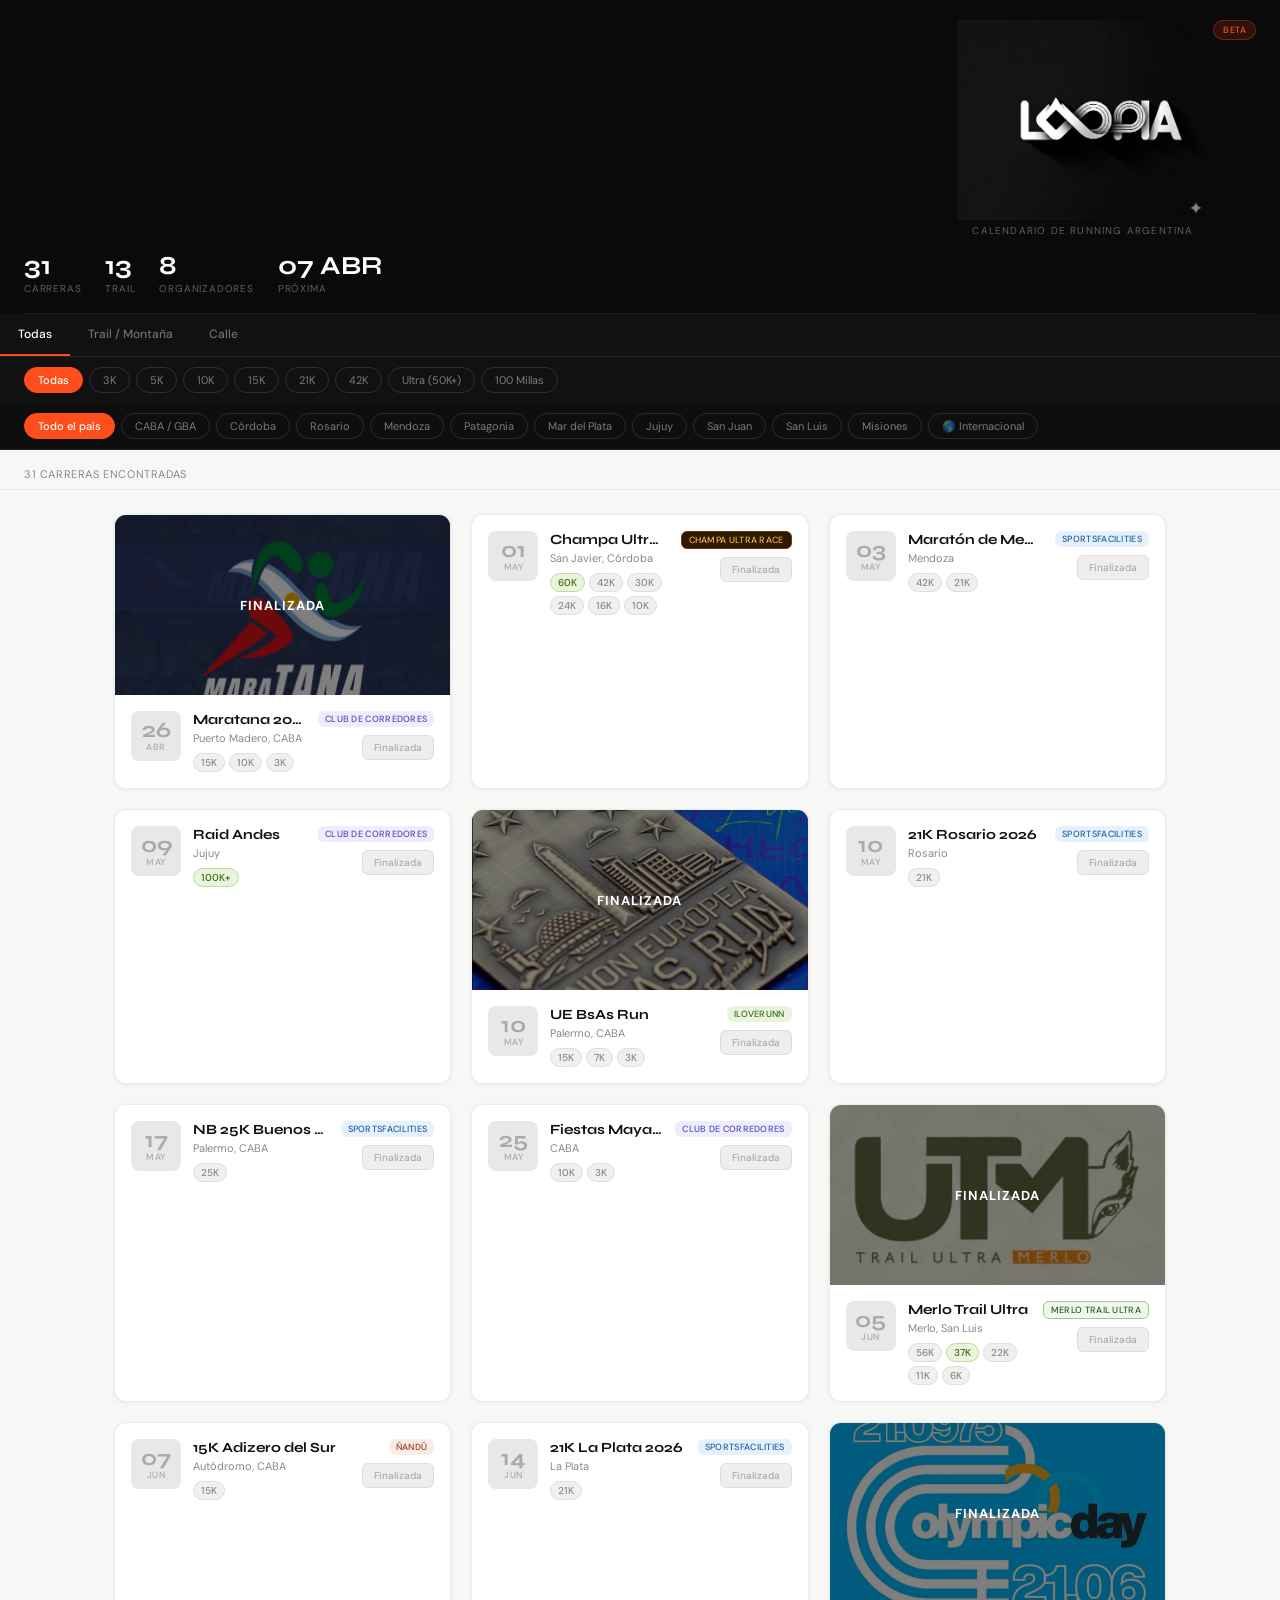
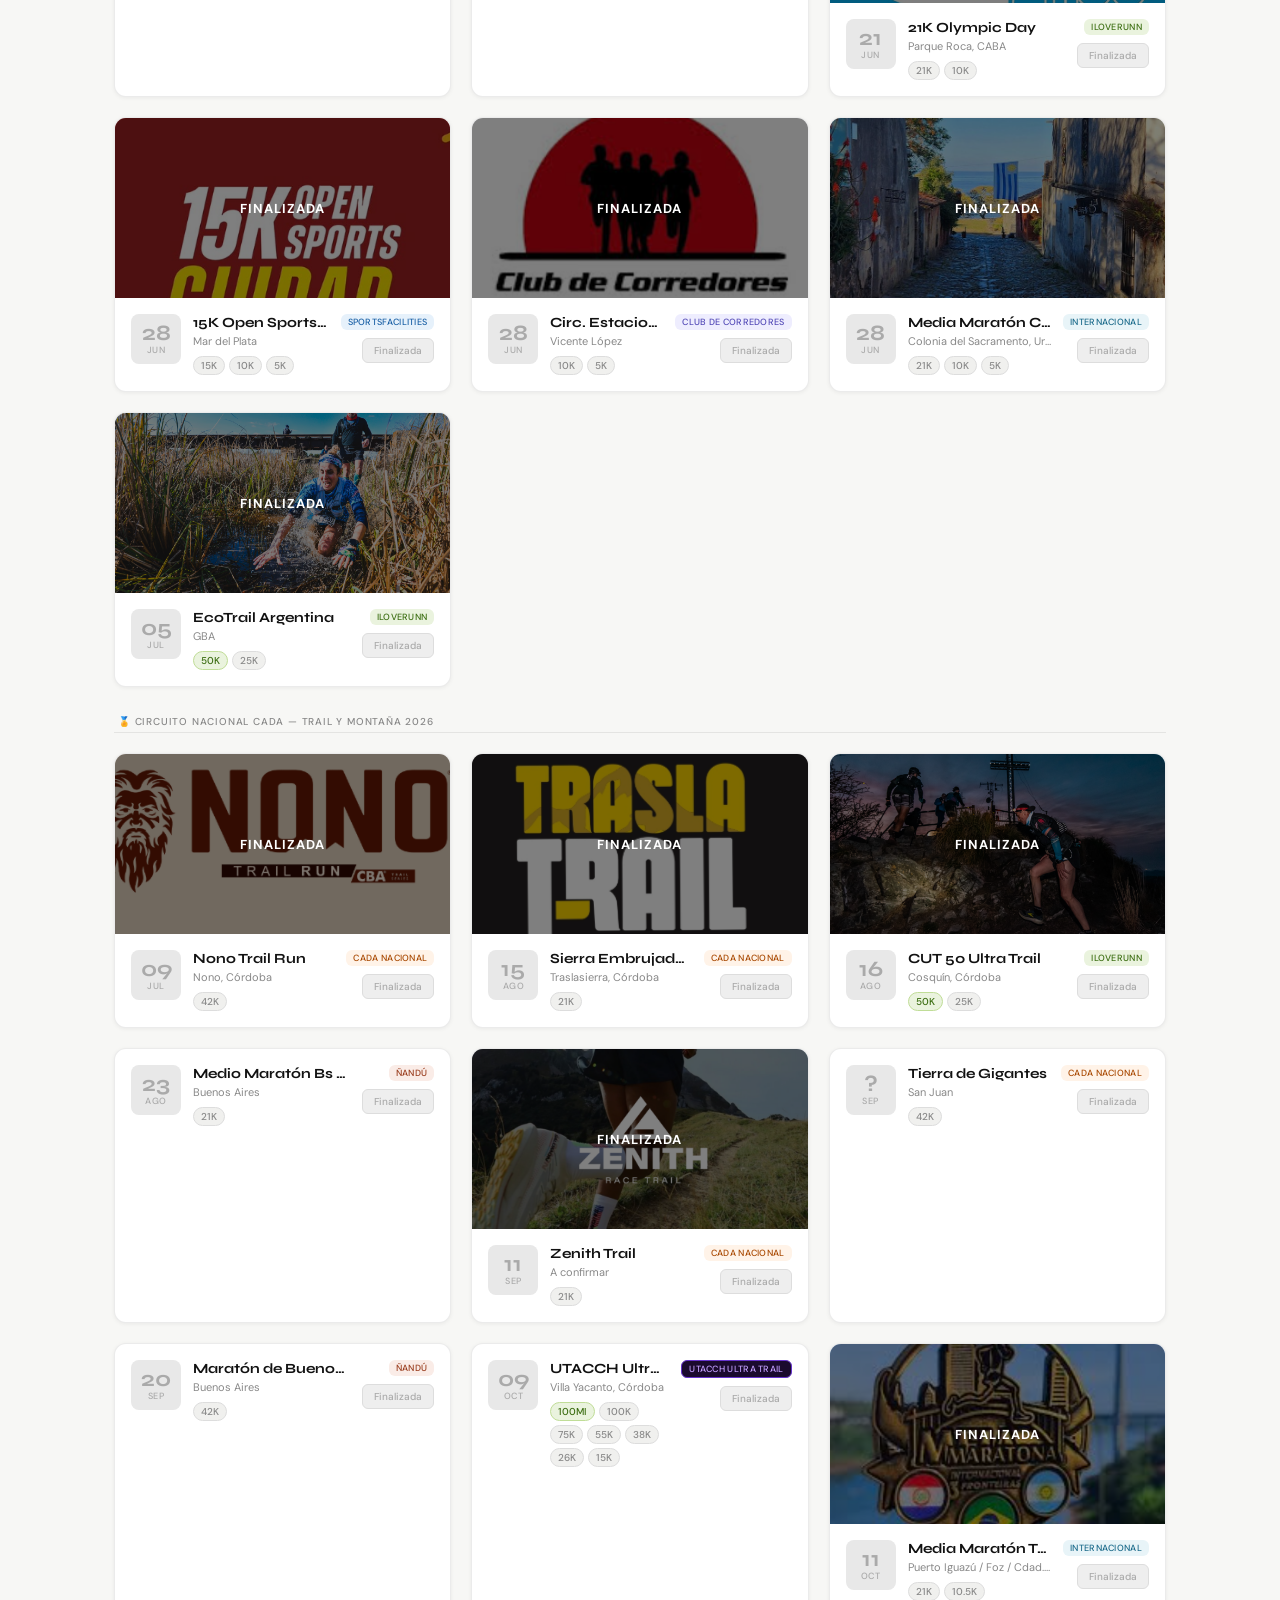
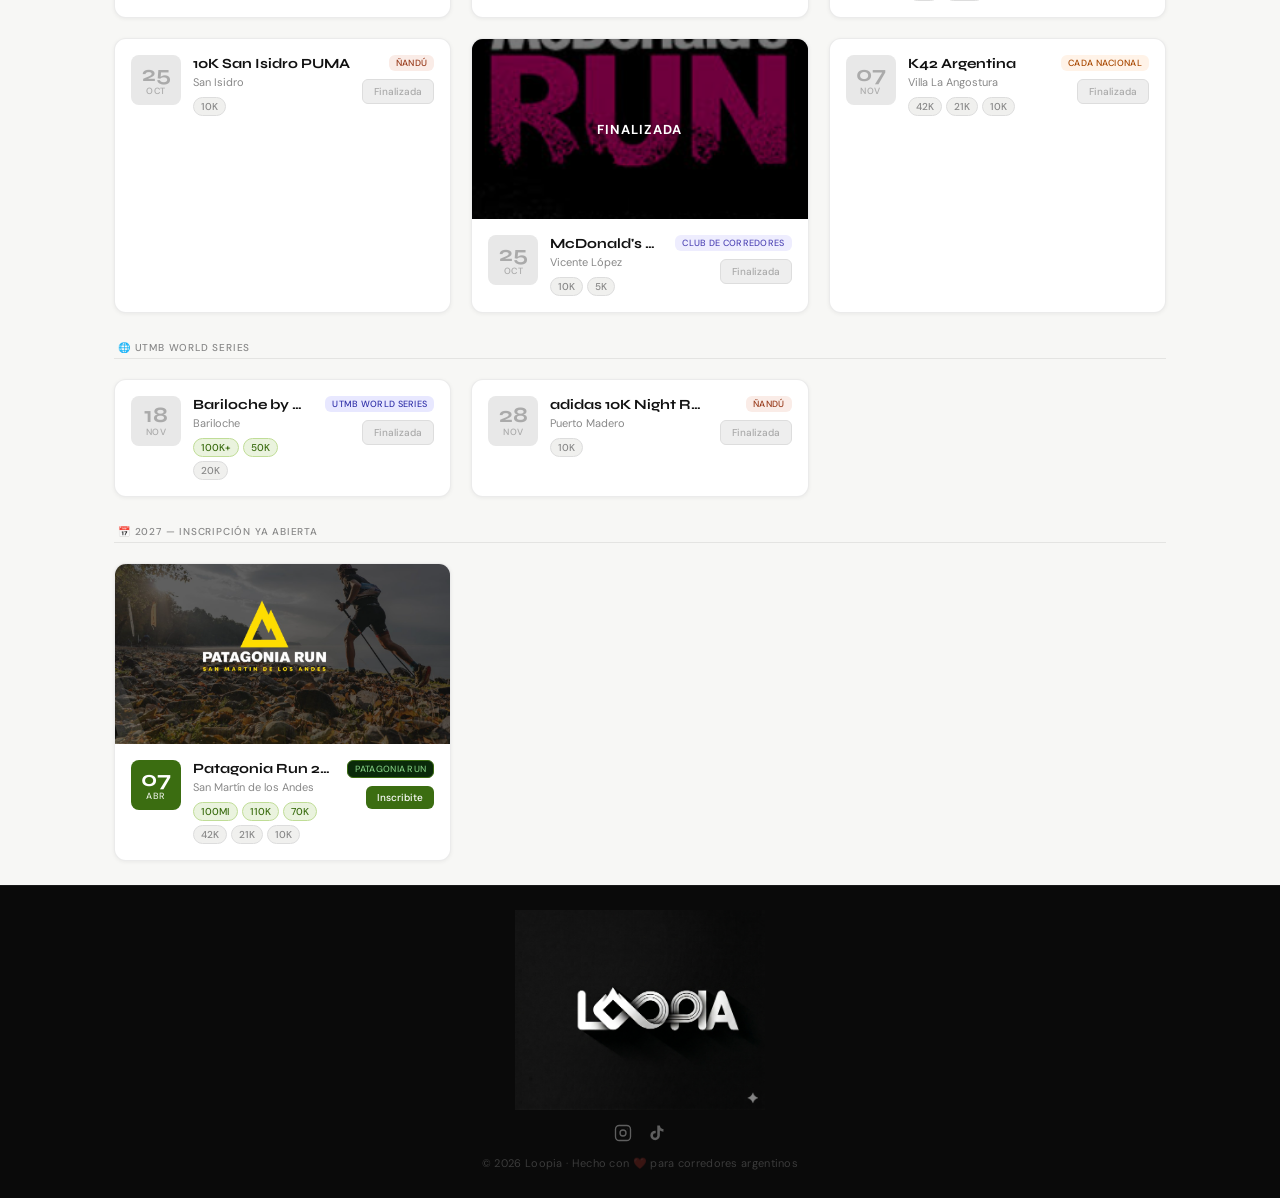
==== commit 6494e30d: "intento 1 ai agent desde v0" ====
--- a/index.html
+++ b/index.html
@@ -13,6 +13,7 @@
   <link rel="stylesheet" href="styles.css" />
 </head>
 
+<script src="https://v0-running-race-search.vercel.app/embed.js"></script>
 
 <body>
 
--- a/styles.css
+++ b/styles.css
@@ -52,9 +52,11 @@
 
 .header-inner {
   display: flex;
-  align-items: flex-start;
-  justify-content: space-between;
+  align-items: center;
+  justify-content: flex-end;
+  position: relative;
   margin-bottom: 16px;
+  padding-right: 48px;
 }
 
 /* Logo */
@@ -71,8 +73,14 @@
   color: var(--color-accent);
 }
 
+.logo-block {
+  display: flex;
+  flex-direction: column;
+  align-items: center;
+}
+
 .logo-img {
-  height: 150px;
+  height: 200px;
   width: auto;
   display: block;
   background: #0A0A0A;
@@ -84,10 +92,14 @@
   text-transform: uppercase;
   letter-spacing: 1.2px;
   margin-top: 4px;
+  text-align: center;
 }
 
 /* Beta badge */
 .badge-beta {
+  position: absolute;
+  right: 0;
+  top: 0;
   font-size: 9px;
   font-weight: 500;
   letter-spacing: 0.5px;
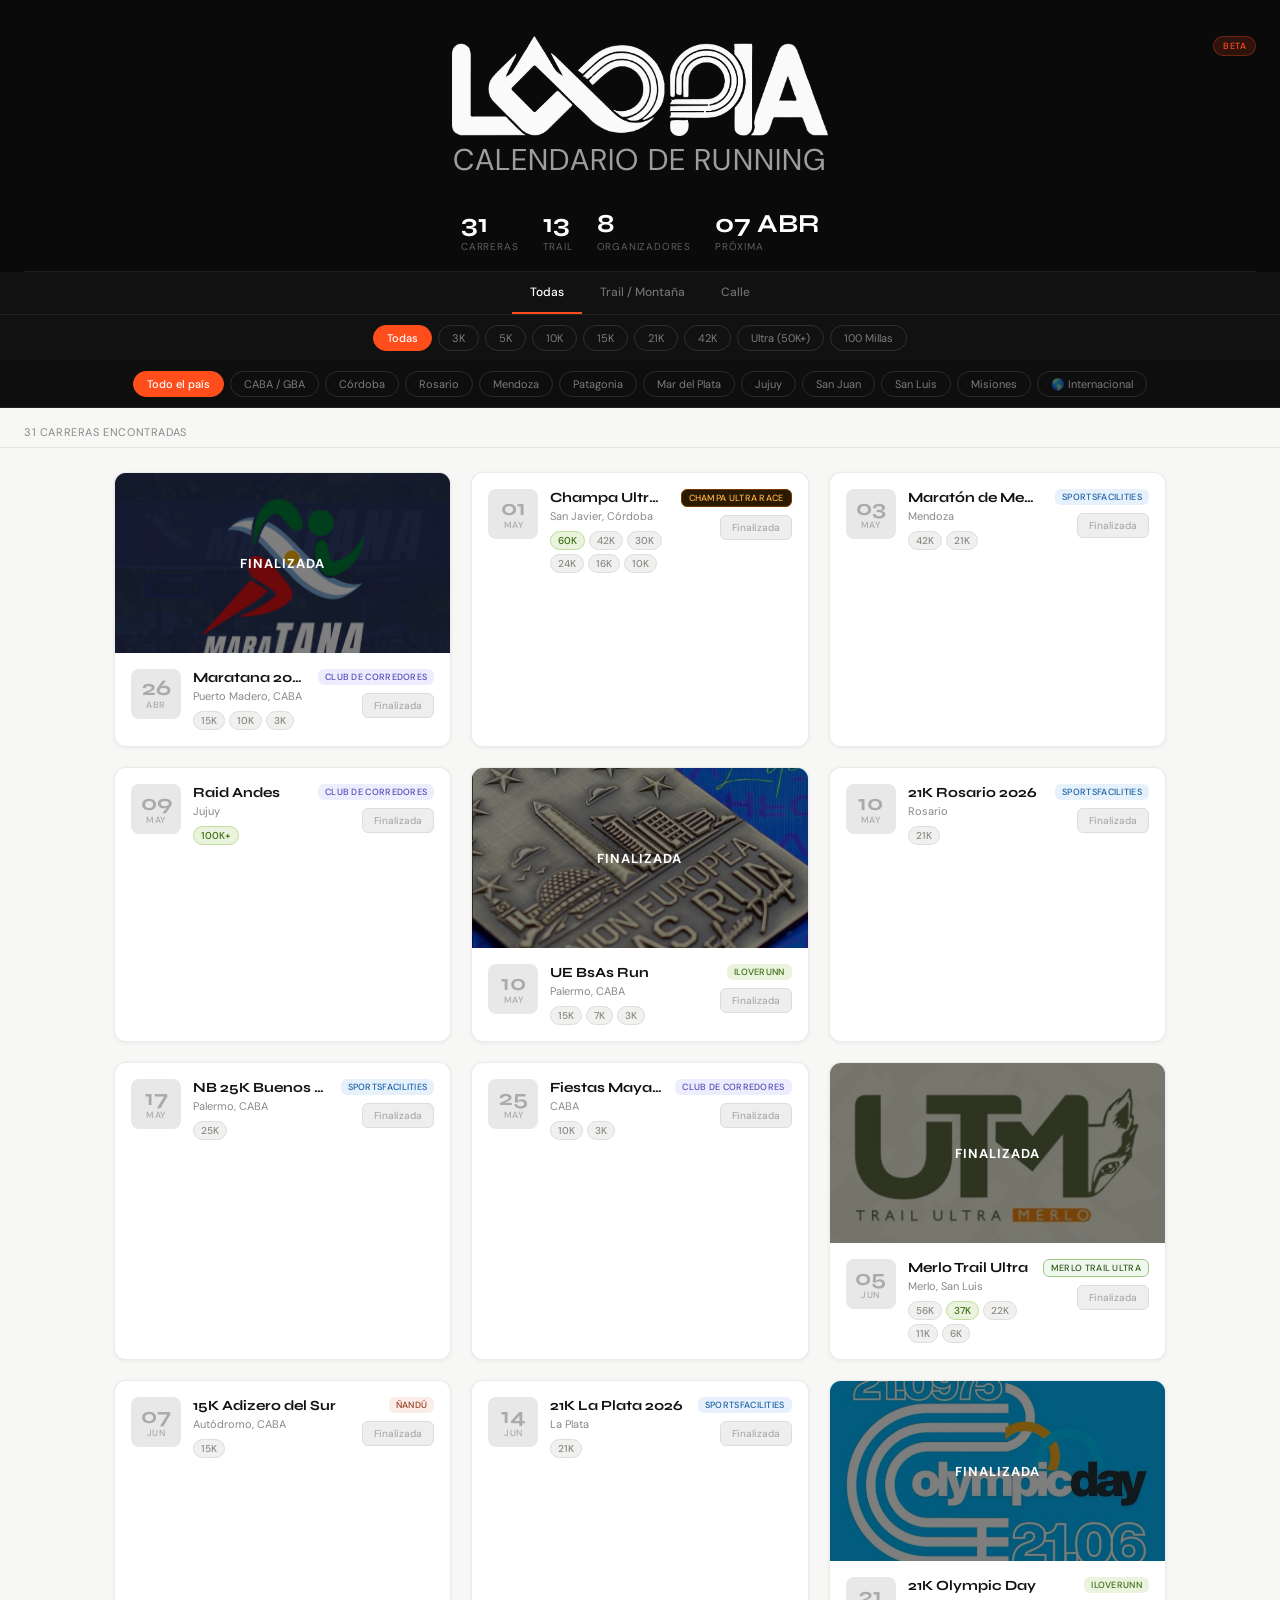
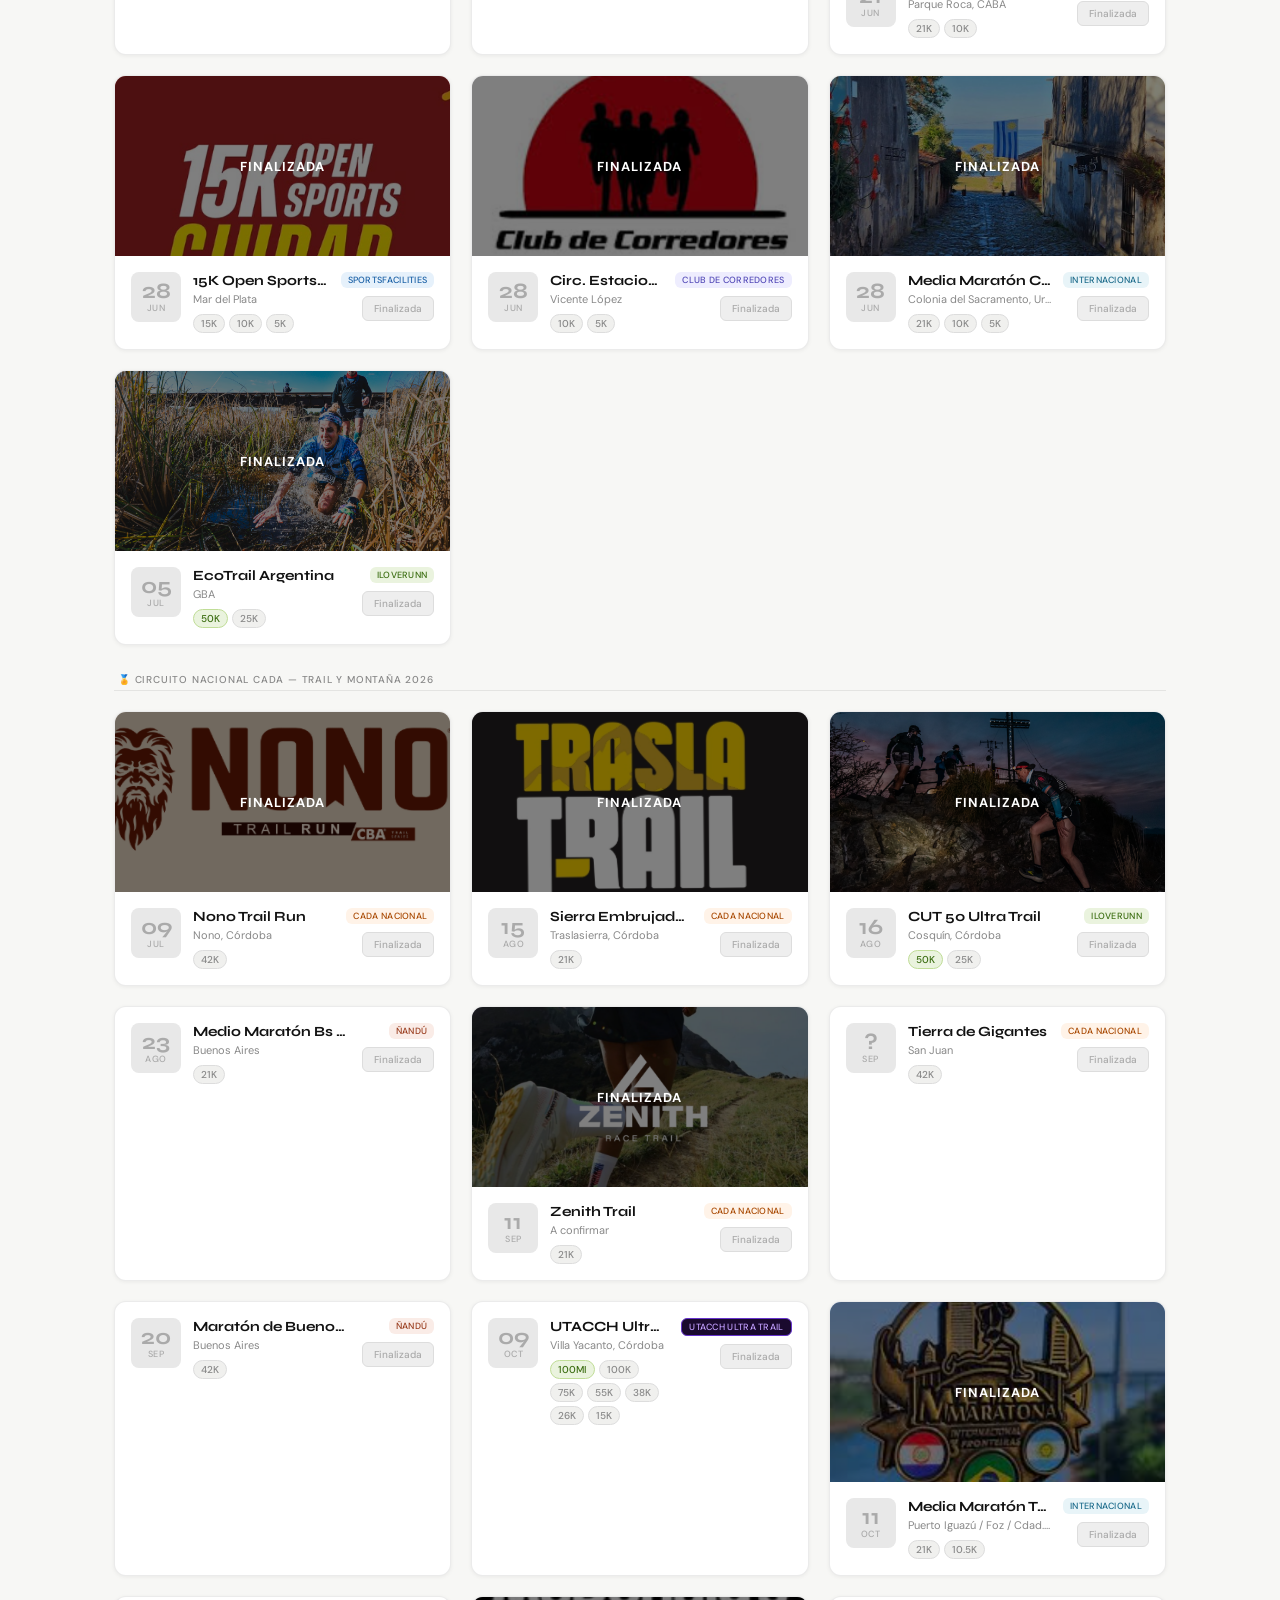
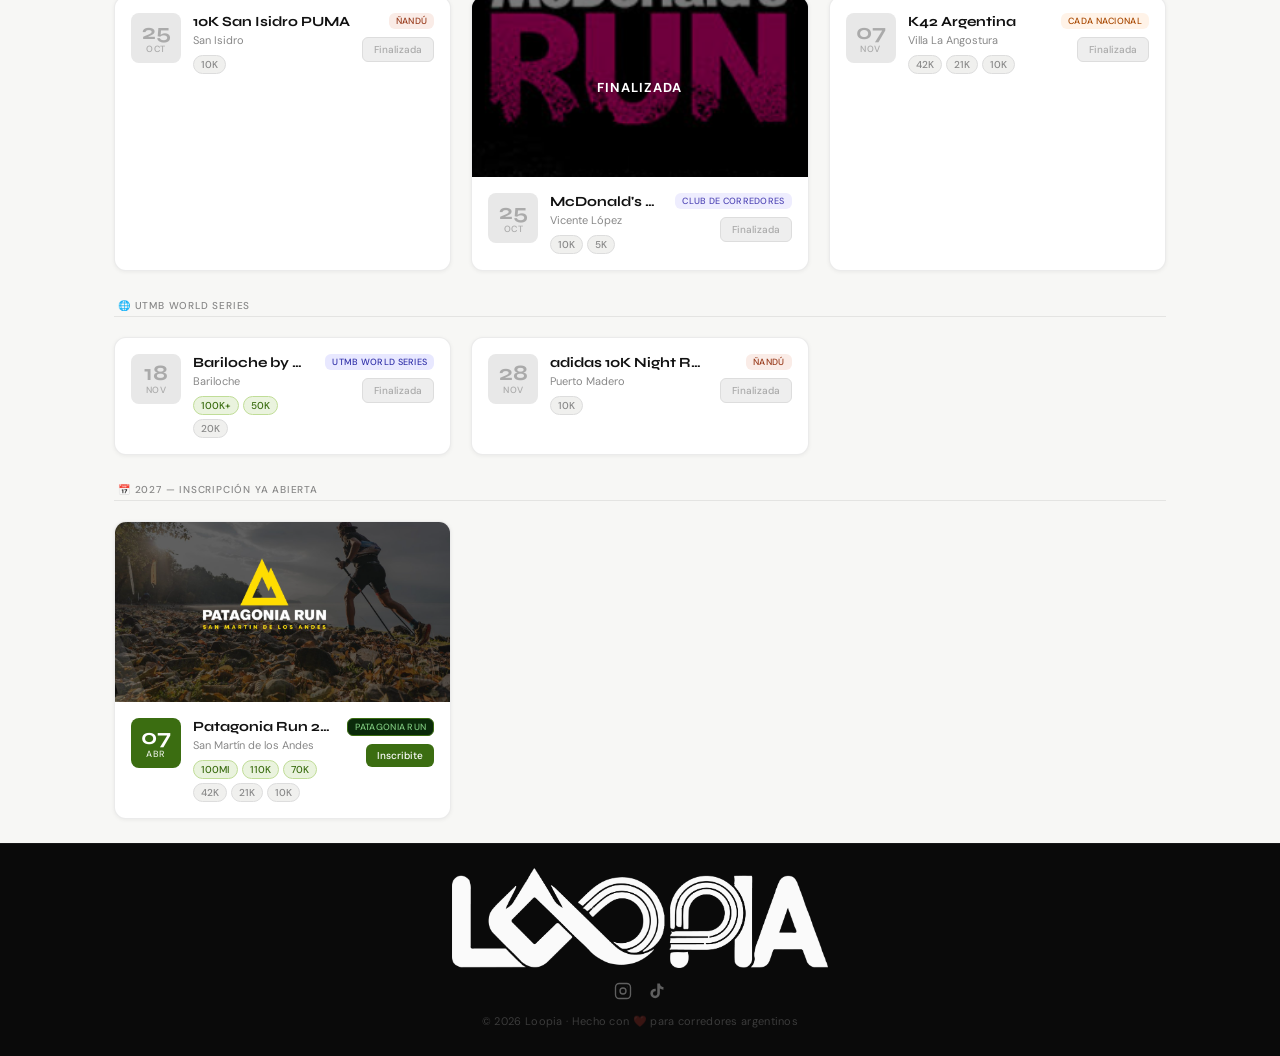
==== commit ed805c0f: "logo nuevo centrado y filtros" ====
--- a/index.html
+++ b/index.html
@@ -4,7 +4,7 @@
 <head>
   <meta charset="UTF-8" />
   <meta name="viewport" content="width=device-width, initial-scale=1.0" />
-  <title>LOOPIA — Calendario de Running Argentina</title>
+  <title>LOOPIA — Calendario de Running</title>
   <link rel="preconnect" href="https://fonts.googleapis.com" />
   <link rel="preconnect" href="https://fonts.gstatic.com" crossorigin />
   <link
@@ -22,7 +22,7 @@
     <div class="header-inner">
       <div class="logo-block">
         <img src="img/logoloopia.png" alt="Loopia" class="logo-img" height="48">
-        <div class="tagline">calendario de running argentina</div>
+        <div class="tagline">calendario de running</div>
       </div>
       <span class="badge-beta">BETA</span>
     </div>
--- a/styles.css
+++ b/styles.css
@@ -53,10 +53,10 @@
 .header-inner {
   display: flex;
   align-items: center;
-  justify-content: flex-end;
+  justify-content: center;
   position: relative;
   margin-bottom: 16px;
-  padding-right: 48px;
+  padding: 16px 0;
 }
 
 /* Logo */
@@ -80,15 +80,15 @@
 }
 
 .logo-img {
-  height: 200px;
+  height: 100px;
   width: auto;
   display: block;
   background: #0A0A0A;
 }
 
 .tagline {
-  font-size: 10px;
-  color: var(--color-text-light);
+  font-size: 30px;
+  color: rgba(255, 255, 255, 0.6);
   text-transform: uppercase;
   letter-spacing: 1.2px;
   margin-top: 4px;
@@ -99,7 +99,7 @@
 .badge-beta {
   position: absolute;
   right: 0;
-  top: 0;
+  top: 16px;
   font-size: 9px;
   font-weight: 500;
   letter-spacing: 0.5px;
@@ -116,6 +116,7 @@
   gap: 24px;
   padding-bottom: 18px;
   border-bottom: 1px solid var(--color-border-dark);
+  justify-content: center;
 }
 
 .stat-num {
@@ -139,6 +140,7 @@
    ============================================================ */
 .tabs-bar {
   display: flex;
+  justify-content: center;
   background: var(--color-bg-2);
   border-bottom: 1px solid var(--color-border-dark);
 }
@@ -175,10 +177,11 @@
    ============================================================ */
 .filters-bar {
   display: flex;
+  justify-content: center;
   gap: 6px;
   padding: 10px 24px;
   background: var(--color-bg-2);
-  flex-wrap: nowrap;
+  flex-wrap: wrap;
   overflow-x: auto;
   -webkit-overflow-scrolling: touch;
   scrollbar-width: none;
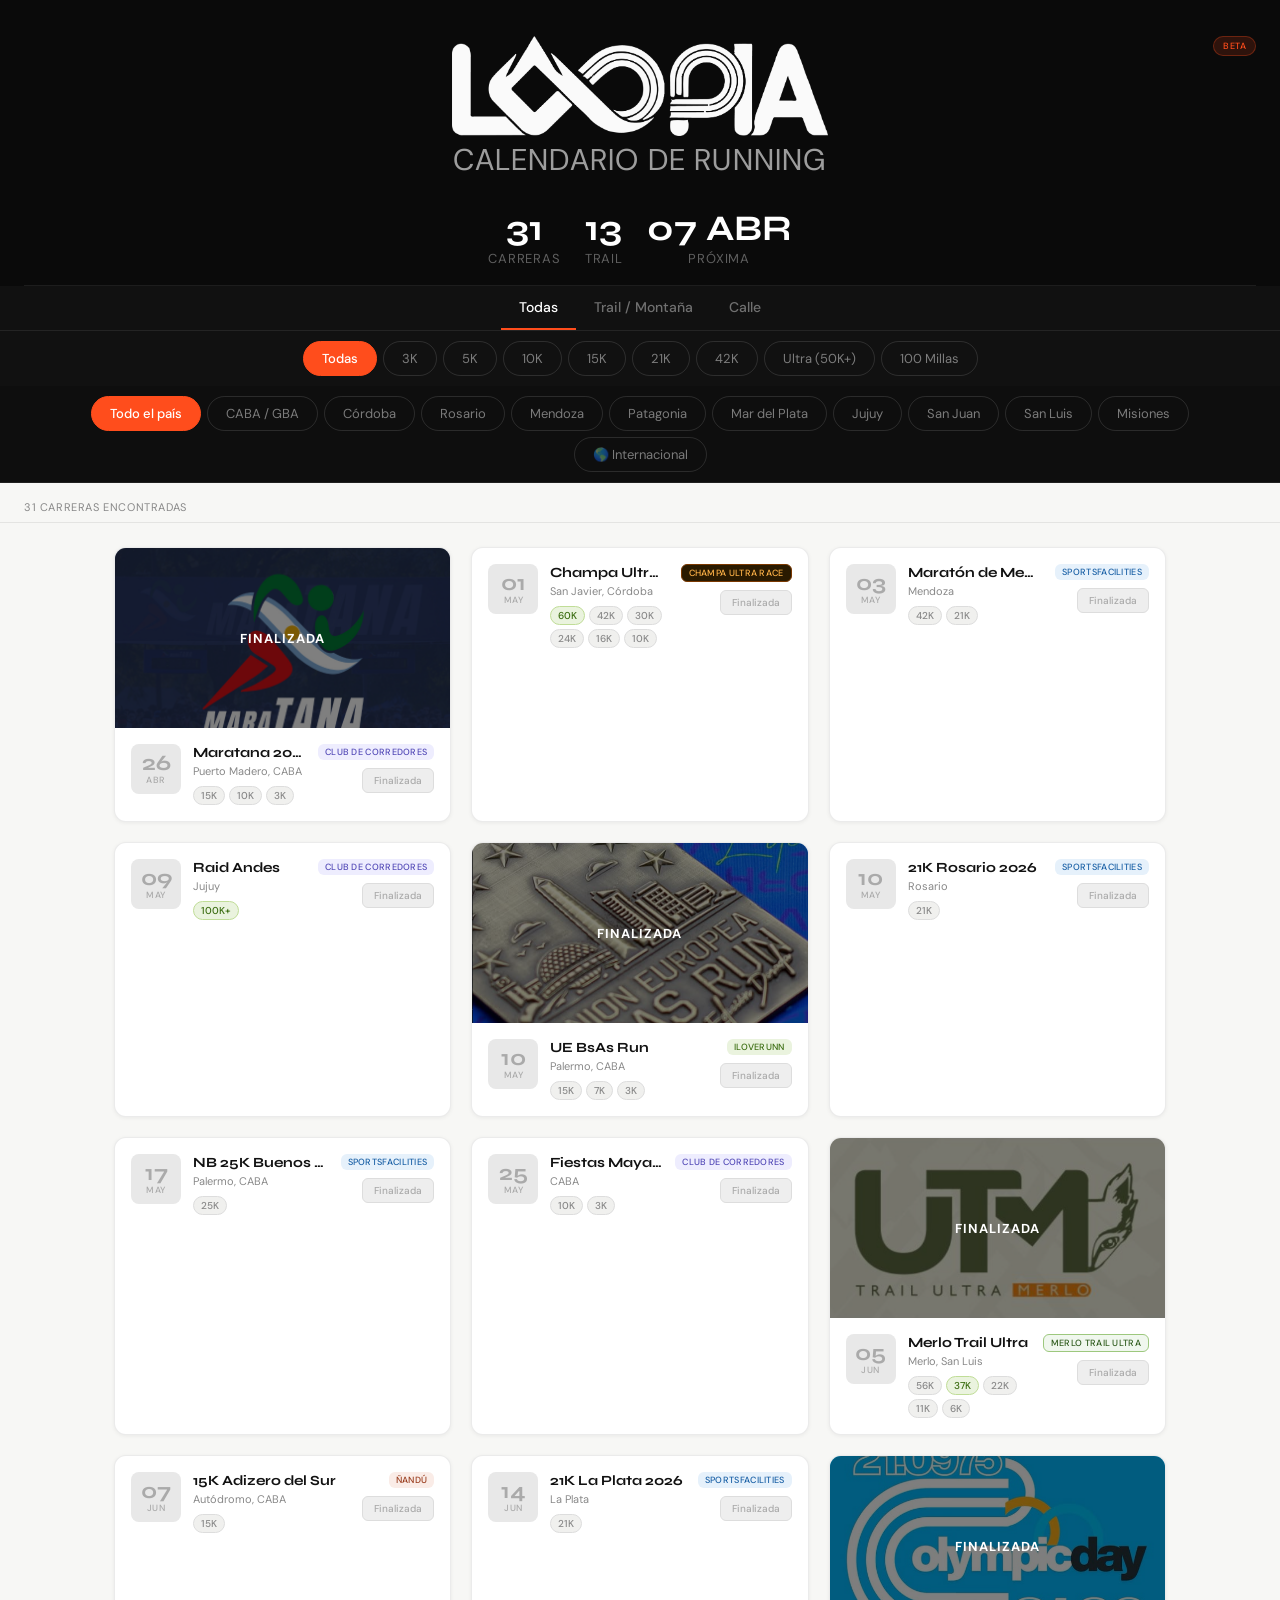
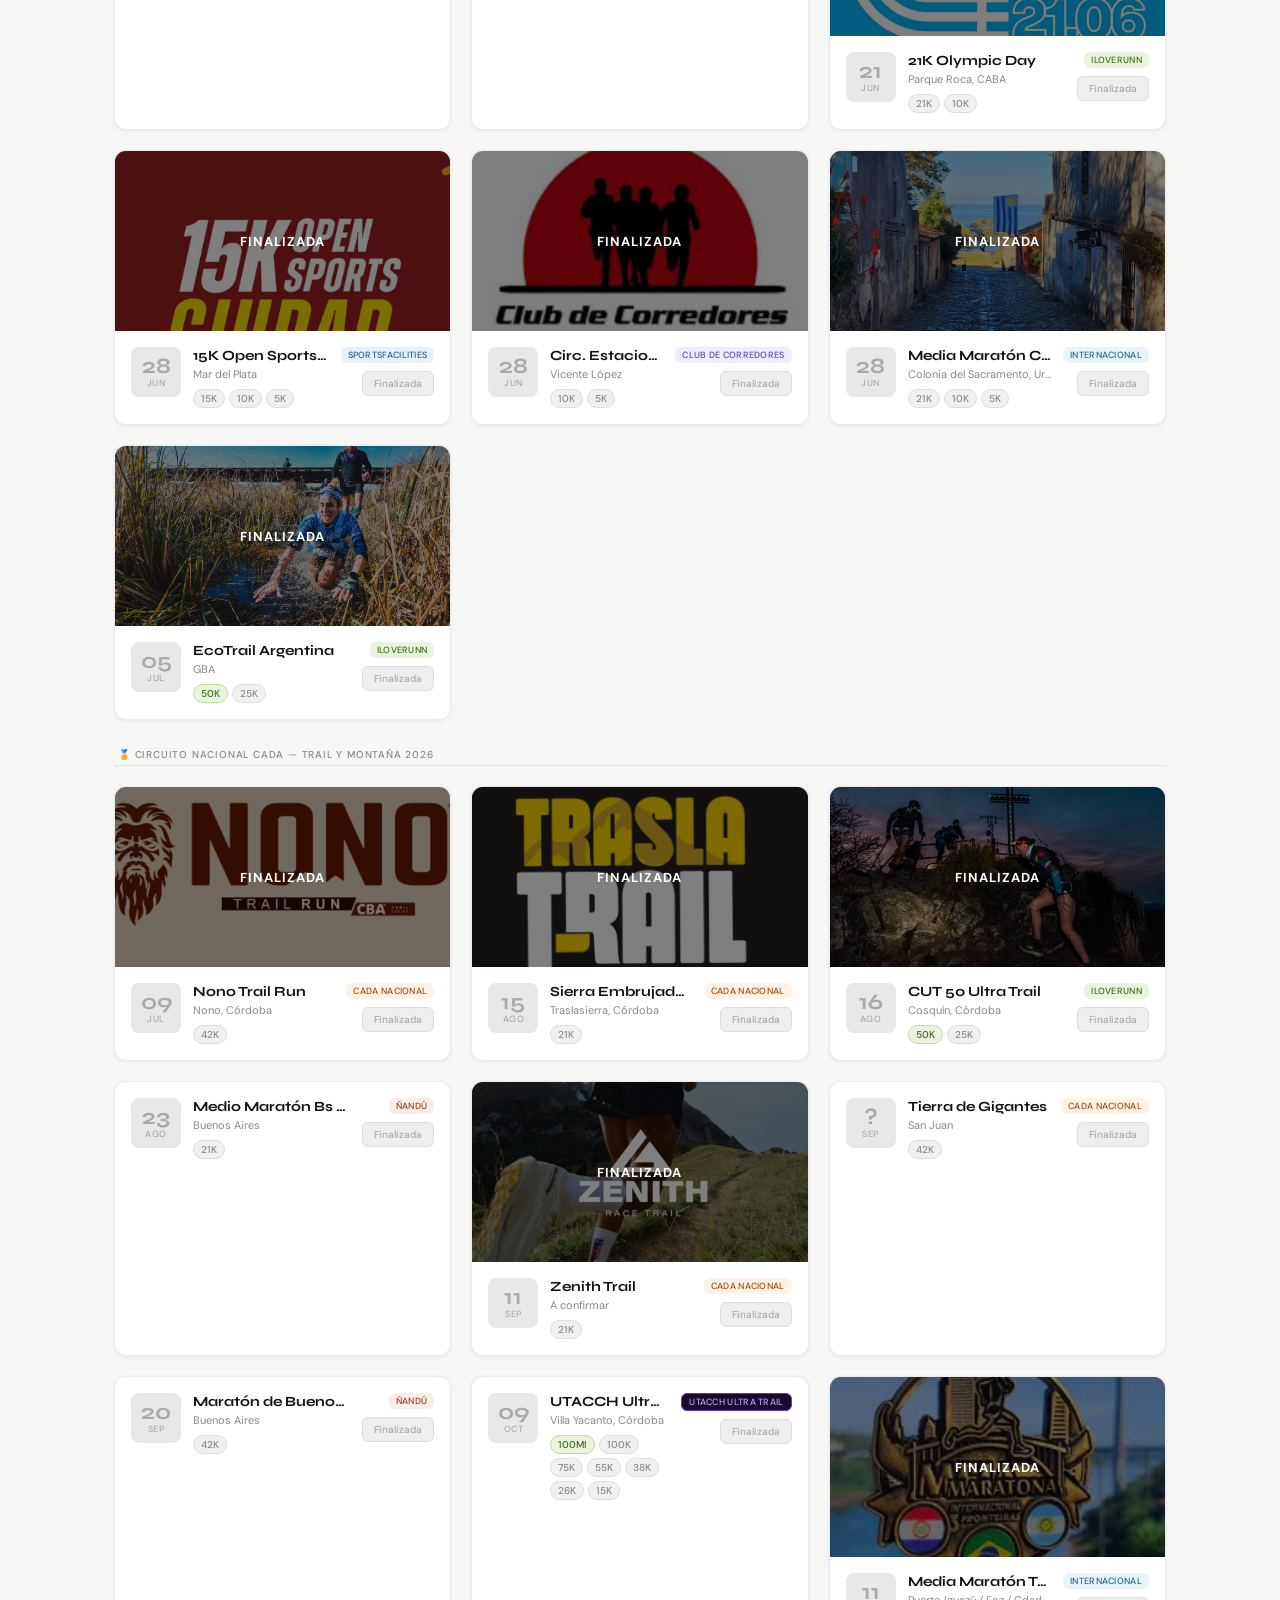
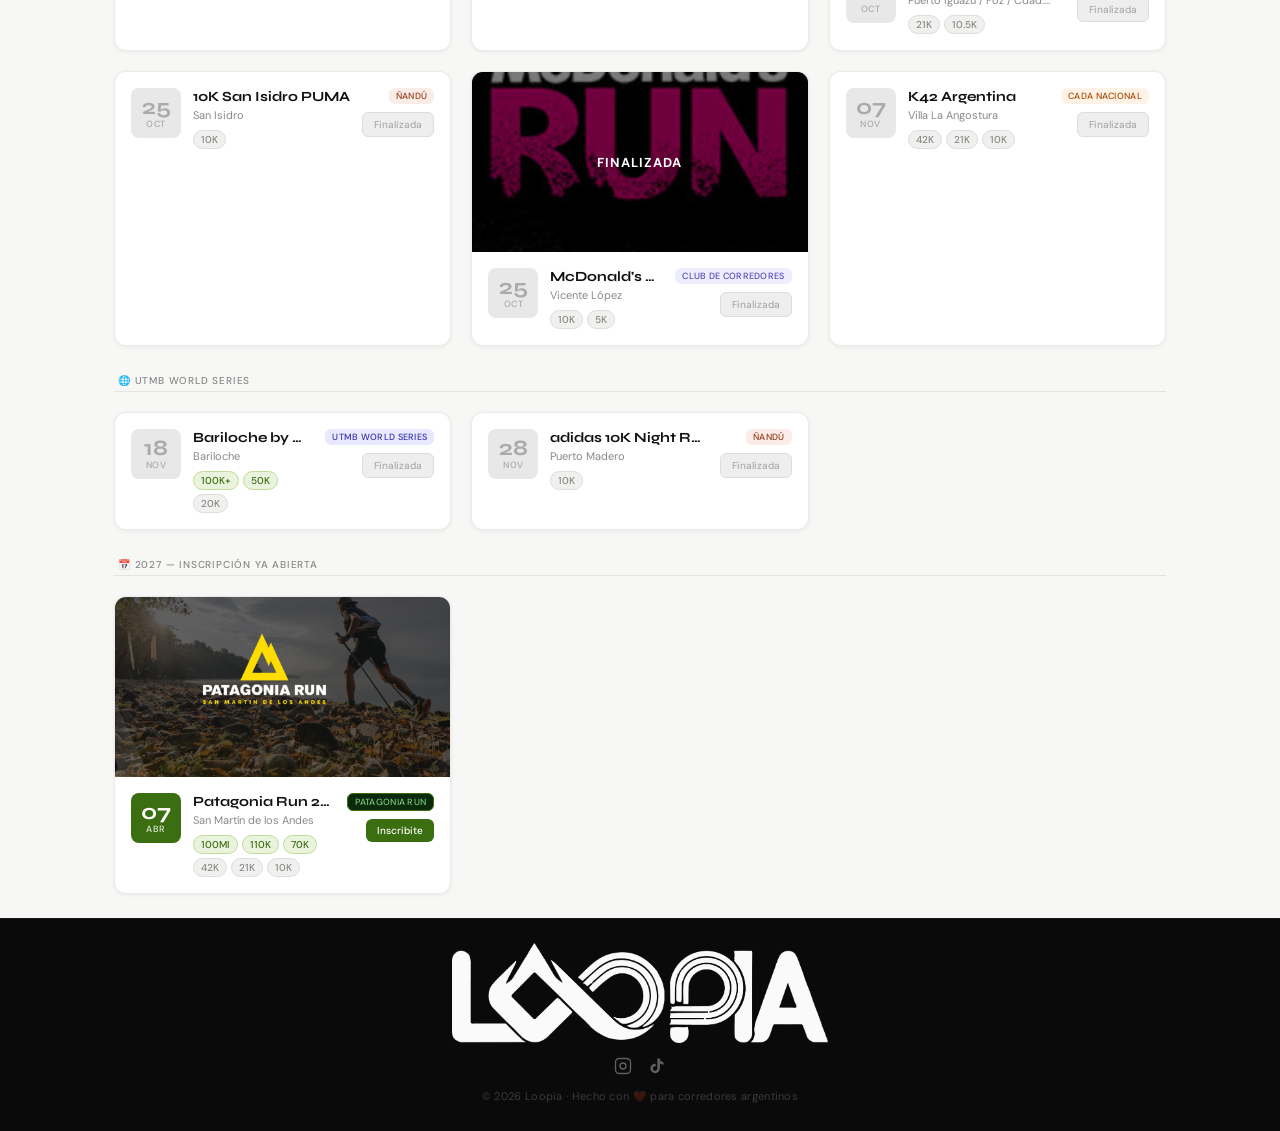
==== commit ab5069fa: "cambio en filtros" ====
--- a/index.html
+++ b/index.html
@@ -28,22 +28,22 @@
     </div>
 
     <div class="header-stats">
+
       <div class="stat">
         <div class="stat-num" id="stat-total">—</div>
         <div class="stat-label">carreras</div>
       </div>
+
       <div class="stat">
         <div class="stat-num" id="stat-trail">—</div>
         <div class="stat-label">trail</div>
       </div>
-      <div class="stat">
-        <div class="stat-num">8</div>
-        <div class="stat-label">organizadores</div>
-      </div>
+
       <div class="stat">
         <div class="stat-num" id="stat-proxima">—</div>
         <div class="stat-label">próxima</div>
       </div>
+
     </div>
   </header>
 
--- a/styles.css
+++ b/styles.css
@@ -119,16 +119,20 @@
   justify-content: center;
 }
 
+.stat {
+  text-align: center;
+}
+
 .stat-num {
   font-family: var(--font-display);
-  font-size: 26px;
+  font-size: 36px;
   font-weight: 700;
   color: #fff;
   line-height: 1;
 }
 
 .stat-label {
-  font-size: 10px;
+  font-size: 13px;
   color: var(--color-text-light);
   text-transform: uppercase;
   letter-spacing: 0.8px;
@@ -147,7 +151,8 @@
 
 .tab-btn {
   font-family: var(--font-body);
-  font-size: 12px;
+  font-size: 14px;
+  padding: 14px 24px;  
   font-weight: 500;
   padding: 12px 18px;
   background: transparent;
@@ -198,9 +203,9 @@
 
 .chip {
   font-family: var(--font-body);
-  font-size: 11px;
+  font-size: 13px;
+  padding: 8px 18px;
   font-weight: 400;
-  padding: 5px 13px;
   border-radius: var(--radius-pill);
   border: 1px solid rgba(255, 255, 255, 0.12);
   background: transparent;
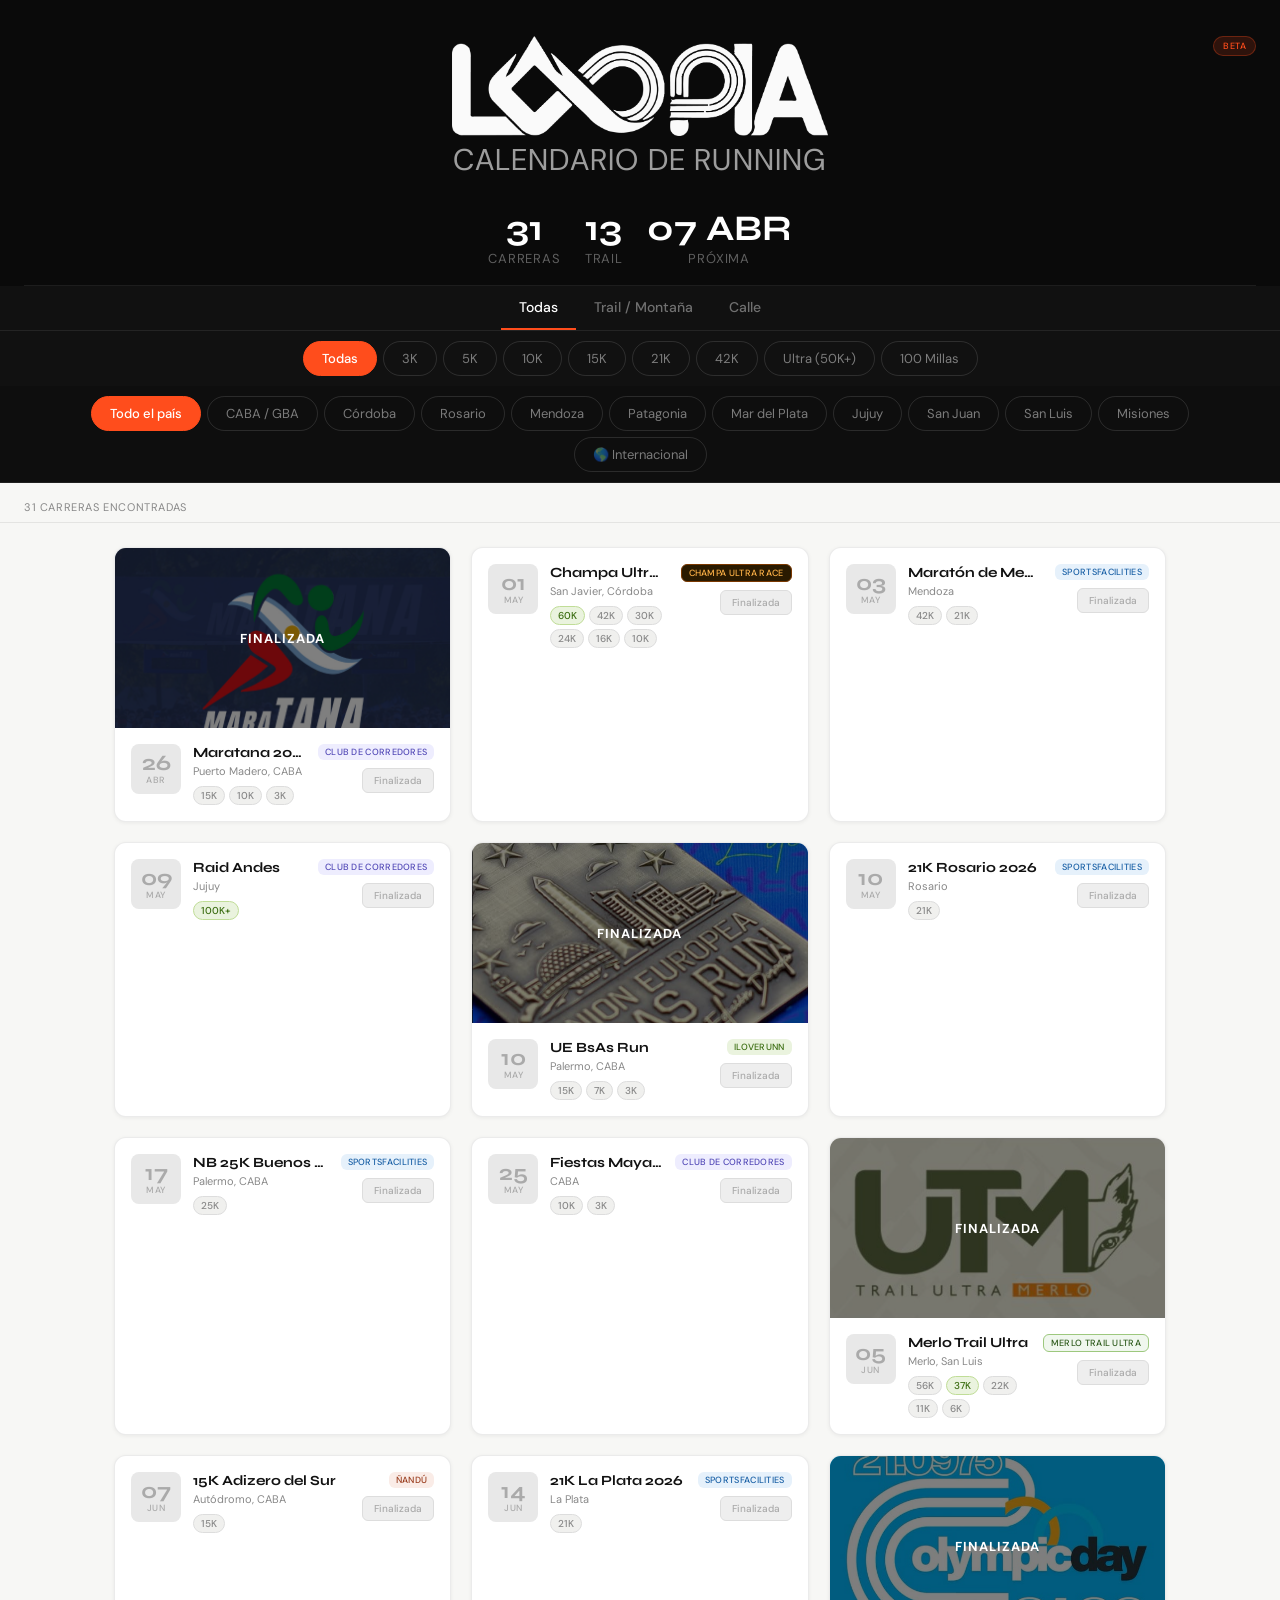
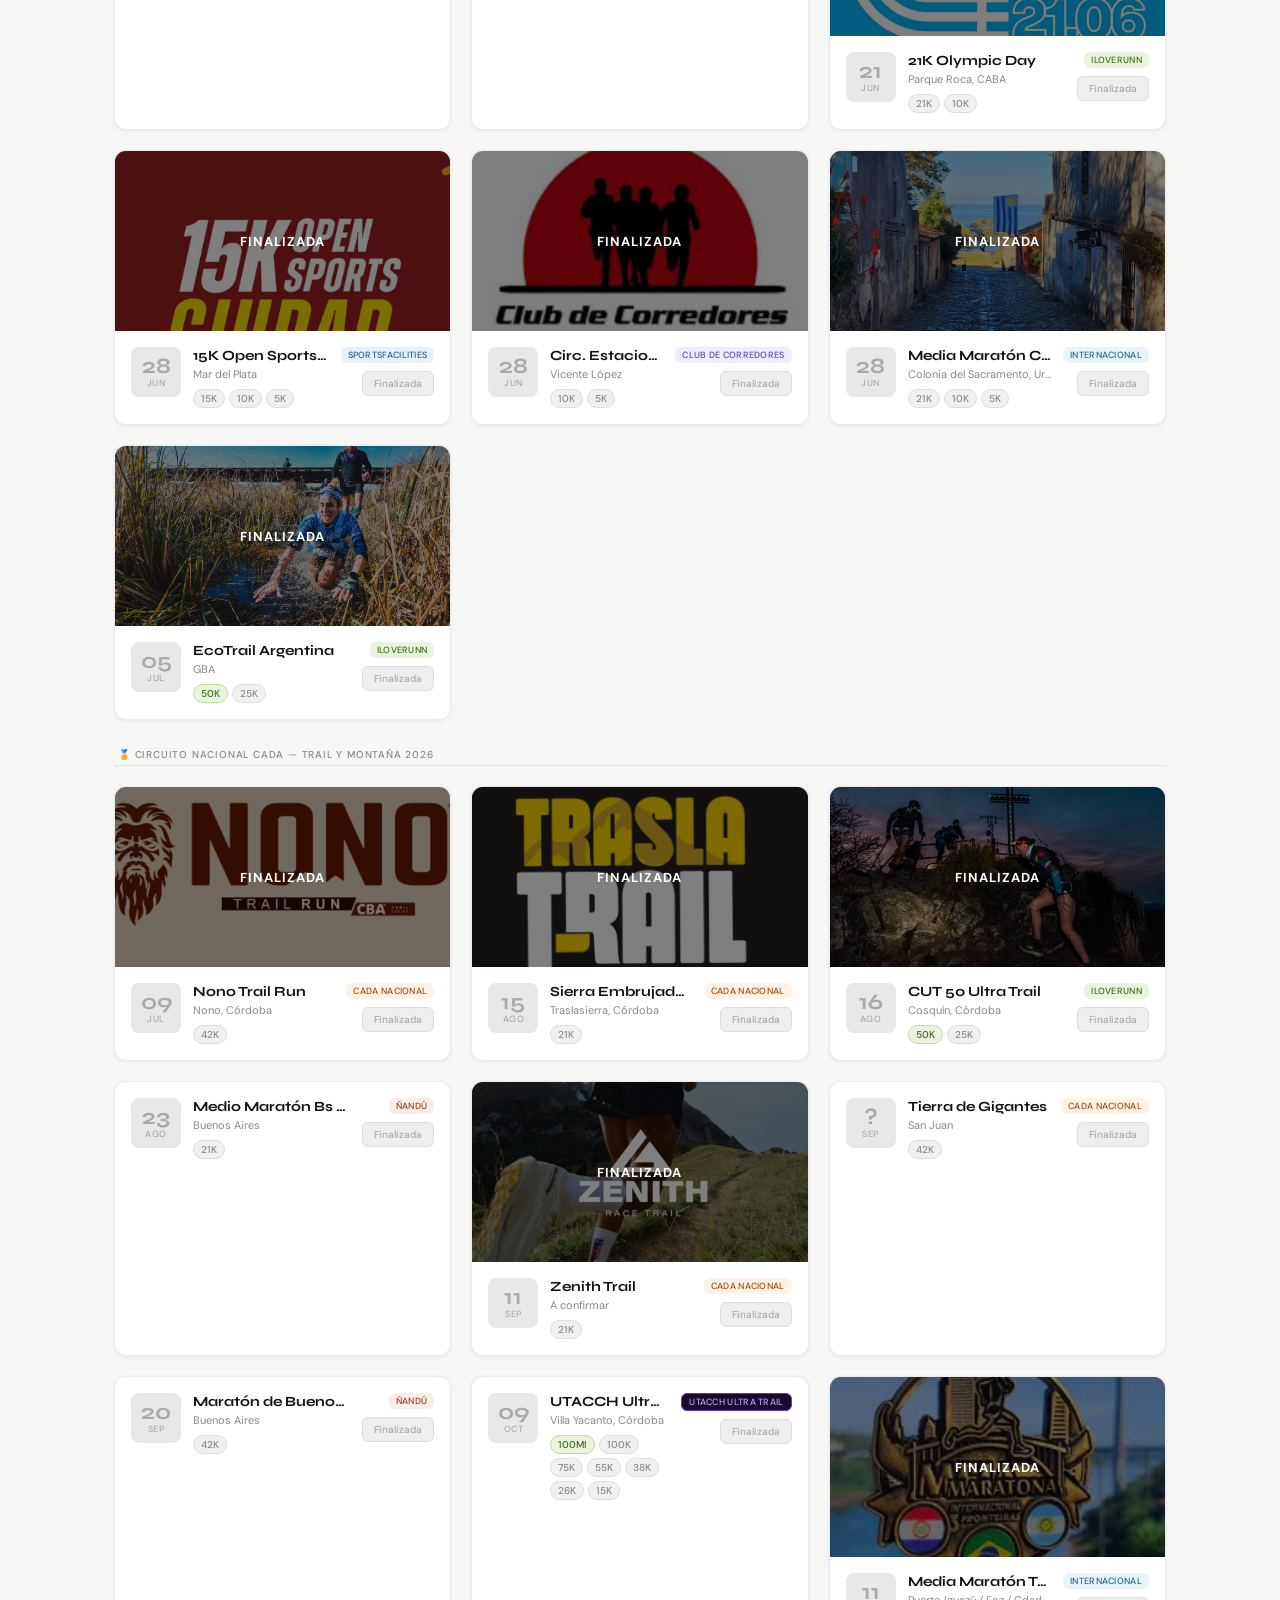
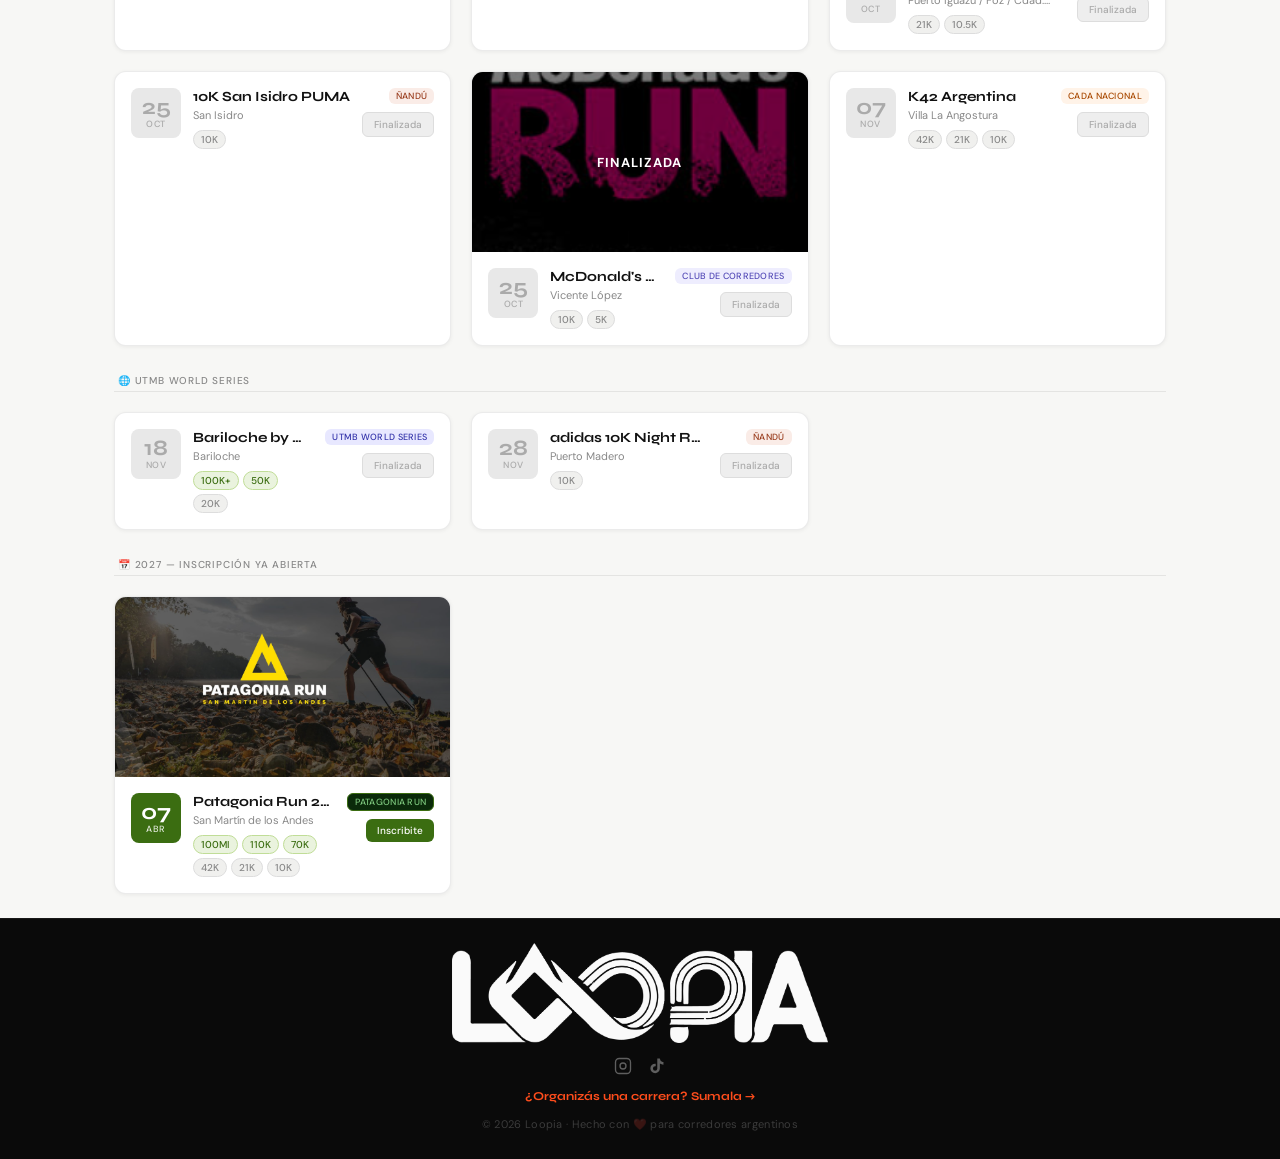
==== commit 66817cd9: "agregue formulario" ====
--- a/index.html
+++ b/index.html
@@ -113,6 +113,10 @@
         </svg>
       </a>
     </div>
+    <a href="contacto.html"
+      style="font-family:'Syne',sans-serif; font-size:12px; font-weight:700; color:var(--color-accent); text-decoration:none;">
+      ¿Organizás una carrera? Sumala →
+    </a>
     <div class="footer-copy">© 2026 Loopia · Hecho con ❤️ para corredores argentinos</div>
   </footer>
 </body>
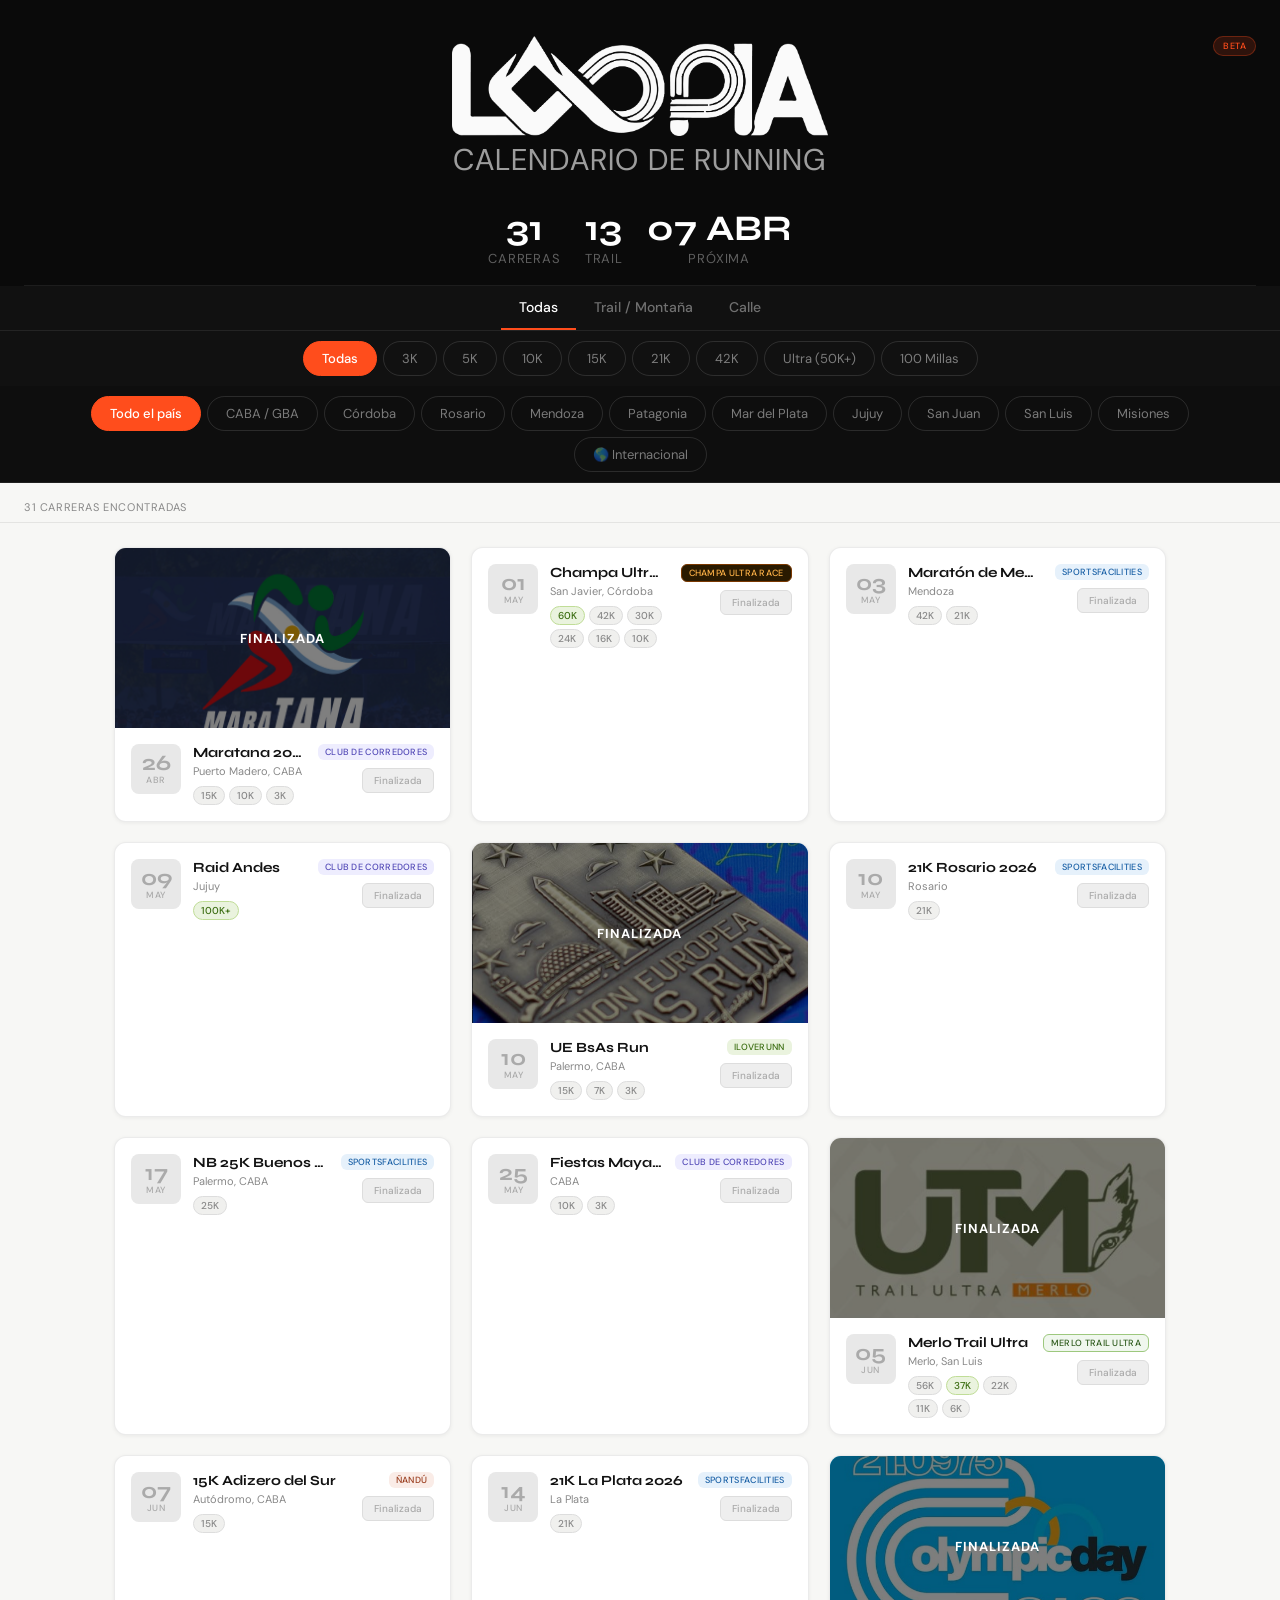
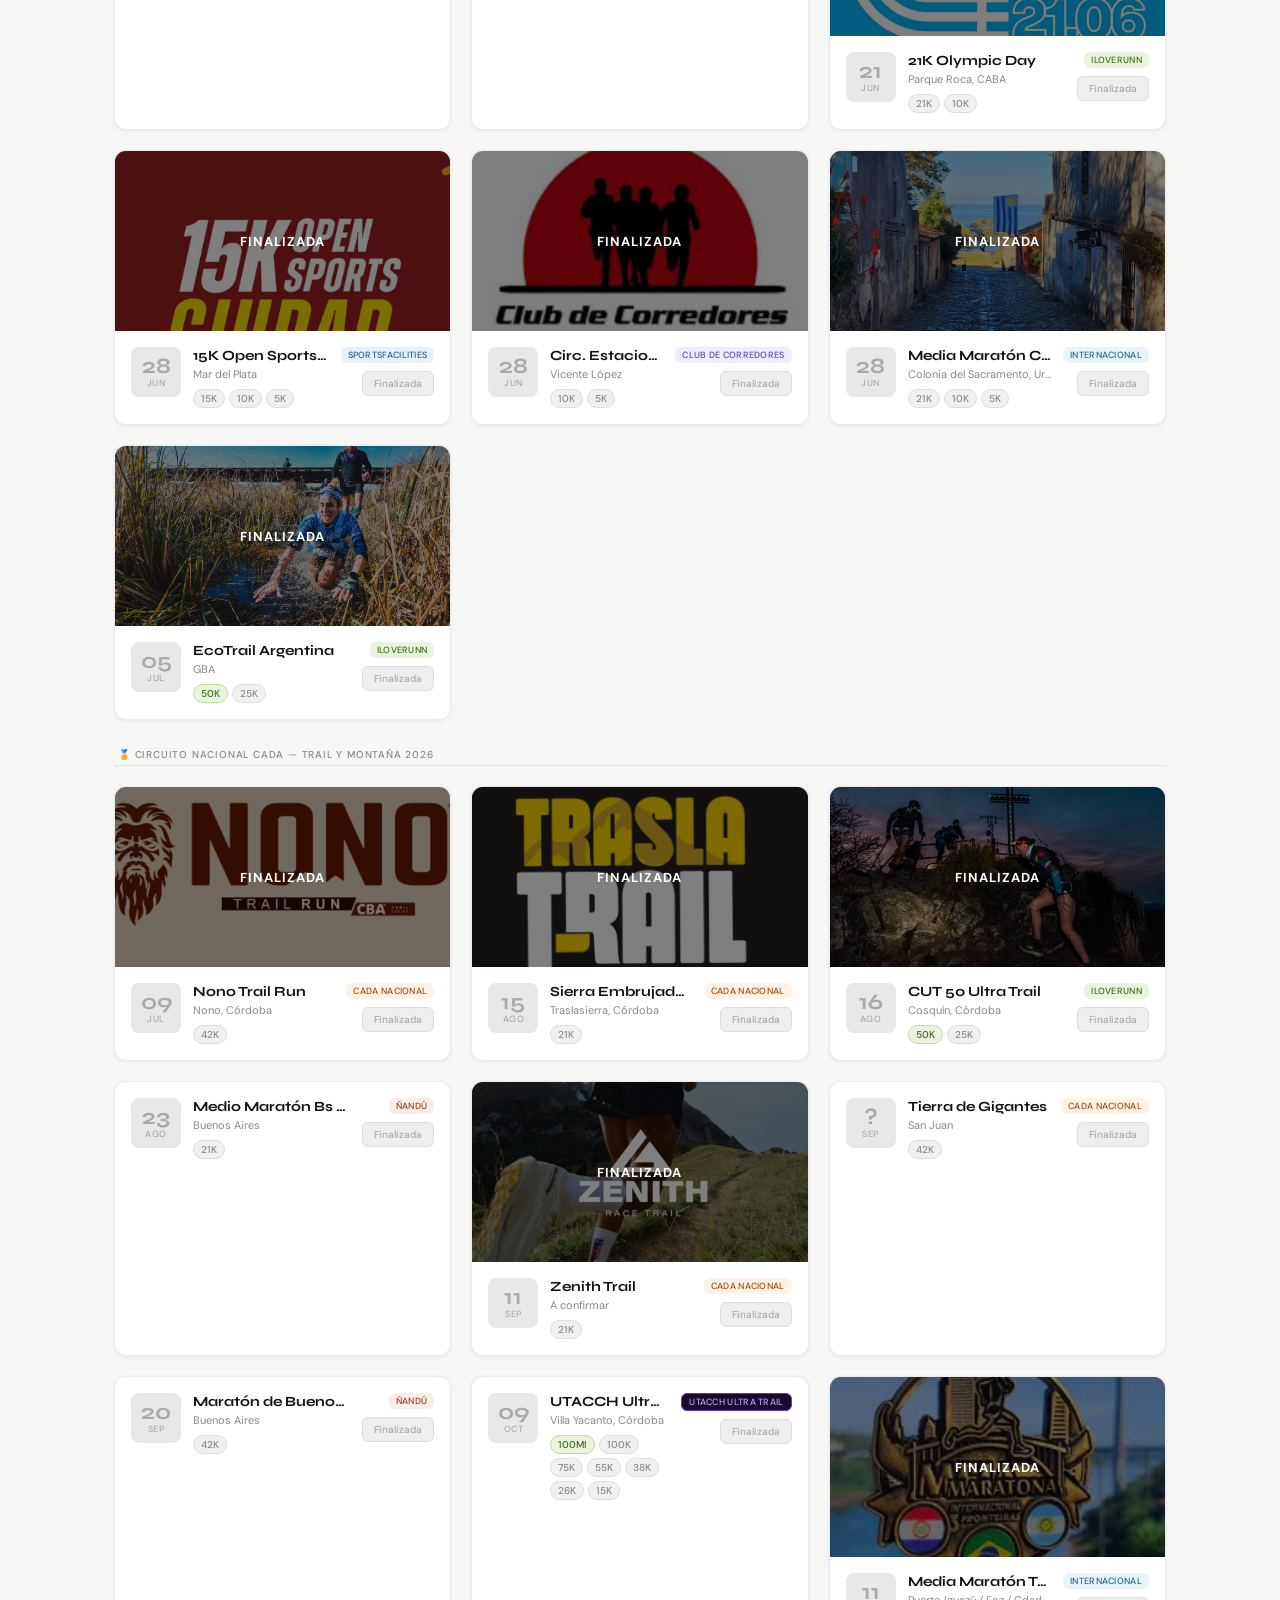
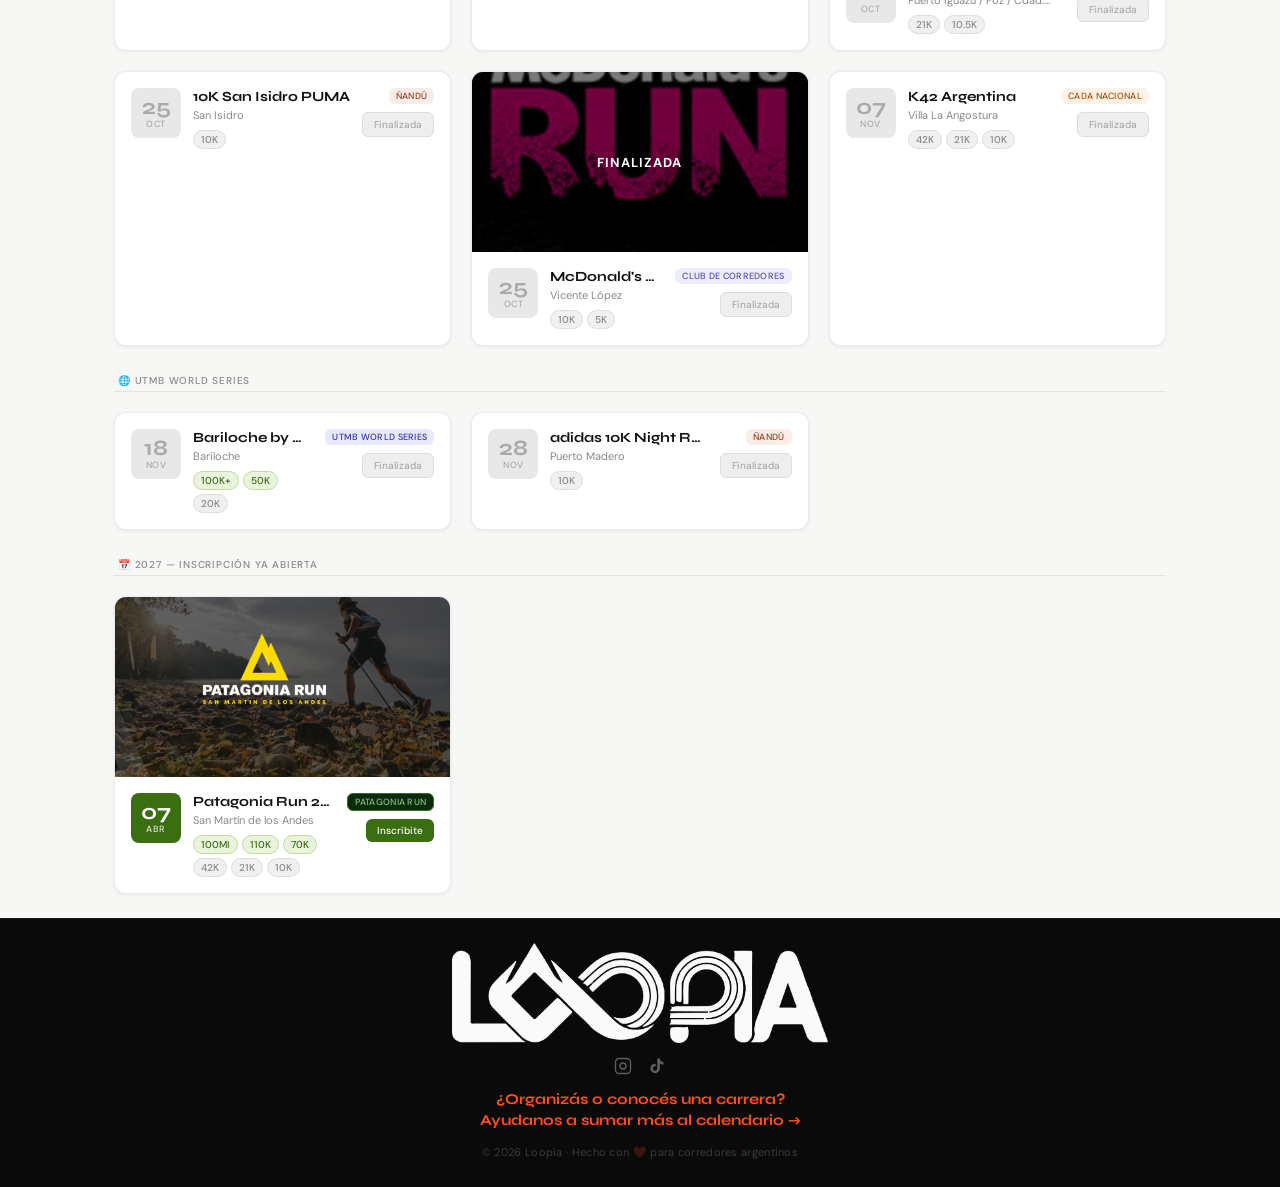
==== commit d7384120: "modificaciones en contacto html" ====
--- a/index.html
+++ b/index.html
@@ -114,8 +114,8 @@
       </a>
     </div>
     <a href="contacto.html"
-      style="font-family:'Syne',sans-serif; font-size:12px; font-weight:700; color:var(--color-accent); text-decoration:none;">
-      ¿Organizás una carrera? Sumala →
+      style="font-family:'Syne',sans-serif; font-size:15px; font-weight:700; color:var(--color-accent); text-decoration:none; text-align:center; line-height:1.4;">
+      ¿Organizás o conocés una carrera?<br>Ayudanos a sumar más al calendario →
     </a>
     <div class="footer-copy">© 2026 Loopia · Hecho con ❤️ para corredores argentinos</div>
   </footer>
